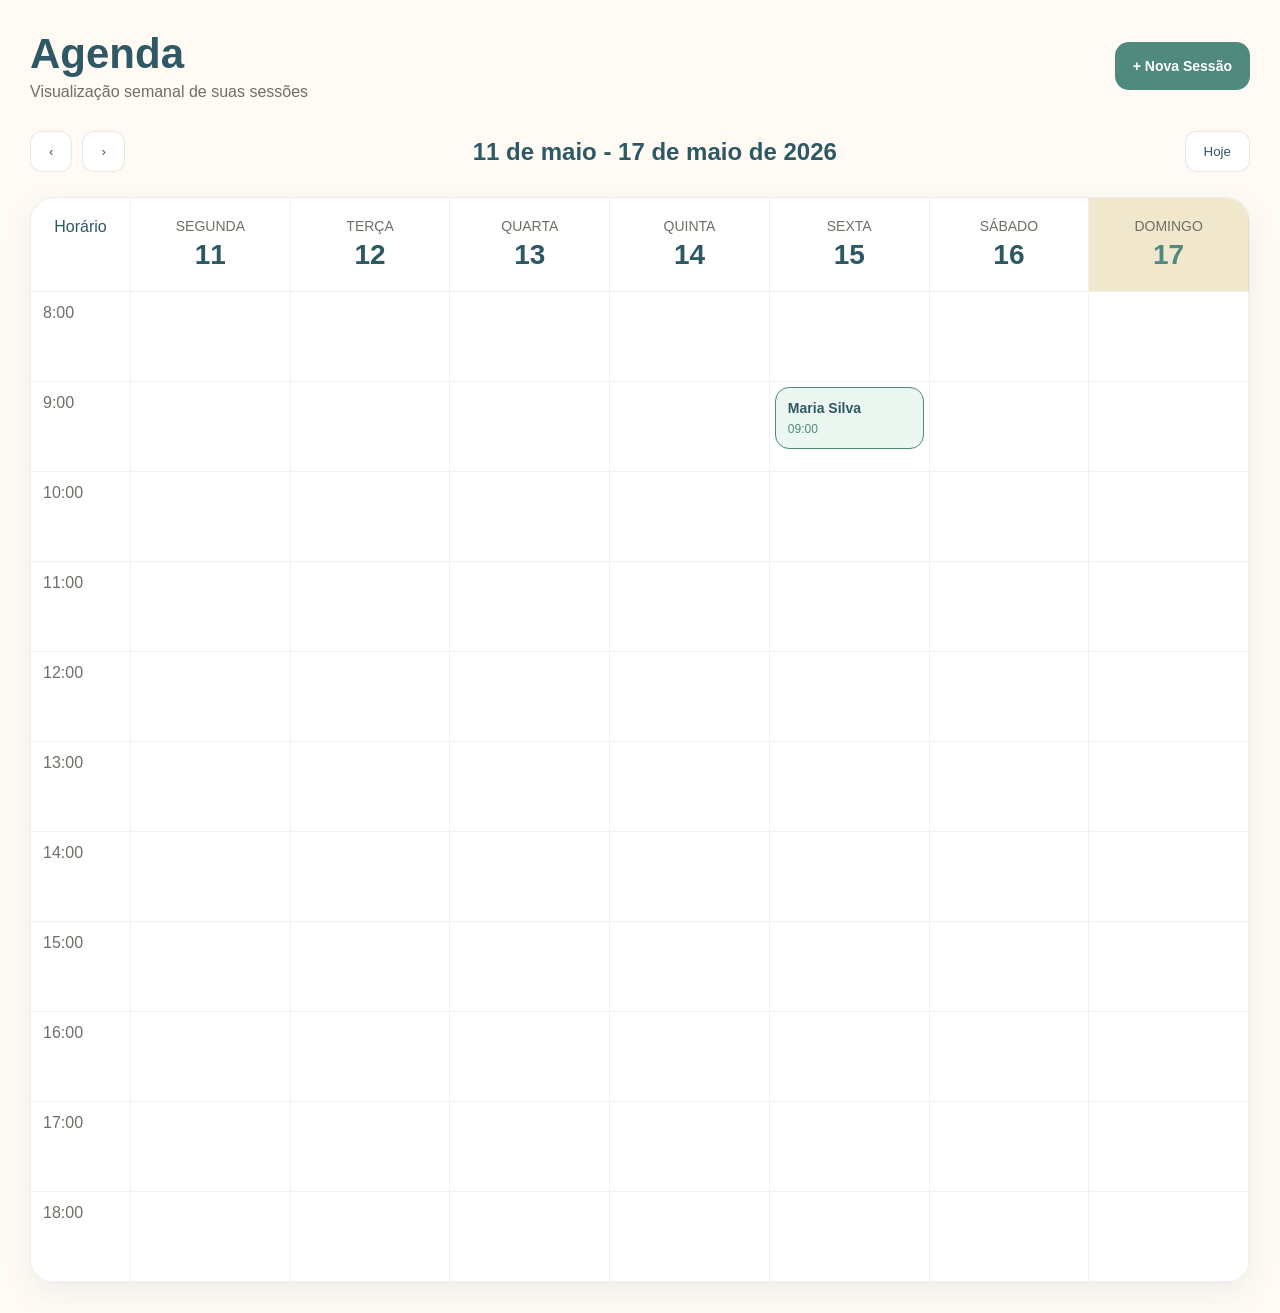
==== agenda.html @ 28a3c391 "Add files via upload" ====
<!DOCTYPE html>
<html lang="pt-BR">
<head>
  <meta charset="UTF-8">
  <meta name="viewport" content="width=device-width, initial-scale=1.0">
  <title>Agenda</title>

  <link rel="stylesheet" href="./src/css/style.css">
  <link rel="stylesheet" href="./src/css/reset.css">
  <link rel="stylesheet" href="./src/css/responsivo.css">
</head>

<body onload="loadAgenda()">

<div class="agenda-page">

  <!-- TOPO -->
  <div class="agenda-header">

    <div>
      <h1>Agenda</h1>
      <p>Visualização semanal de suas sessões</p>
    </div>

    <button class="btn-primary">
      + Nova Sessão
    </button>

  </div>

  <!-- NAVEGAÇÃO -->
  <div class="week-nav">

    <div class="week-buttons">
      <button>‹</button>
      <button>›</button>
    </div>

    <h2>11 de maio - 17 de maio de 2026</h2>

    <button class="today-btn">
      Hoje
    </button>

  </div>

  <!-- AGENDA -->
  <div class="calendar">

    <!-- CABEÇALHO -->
    <div class="calendar-header">

      <div class="time-col">
        Horário
      </div>

      <div class="day-header">SEGUNDA <span>11</span></div>
      <div class="day-header">TERÇA <span>12</span></div>
      <div class="day-header">QUARTA <span>13</span></div>
      <div class="day-header">QUINTA <span>14</span></div>
      <div class="day-header">SEXTA <span>15</span></div>
      <div class="day-header">SÁBADO <span>16</span></div>
      <div class="day-header active">DOMINGO <span>17</span></div>

    </div>

    <!-- CORPO -->
    <div class="calendar-body" id="calendarBody"></div>

  </div>

</div>

<!-- MODAL -->
<div class="modal" id="modal">

  <div class="modal-content details">

    <button class="close" onclick="closeModal()">✕</button>

    <h2>Detalhes da Sessão</h2>

    <div class="patient-info">
      <div class="avatar">👤</div>

      <div>
        <h3 id="modalPaciente">Maria Silva</h3>
        <p>Atendimento Presencial</p>
      </div>
    </div>

    <div class="details-grid">

      <div>
        <small>Data:</small>
        <strong>15 de maio de 2026</strong>
      </div>

      <div>
        <small>Horário:</small>
        <strong>09:00 - 10:00</strong>
      </div>

      <div>
        <small>Valor:</small>
        <strong>R$ 250</strong>
      </div>

      <div>
        <small>Pagamento:</small>
        <span class="badge paid">Pago</span>
      </div>

      <div>
        <small>Status:</small>
        <span class="badge done">Realizada</span>
      </div>

    </div>

  </div>

</div>

<script src="./src/js/agenda.js"></script>

</body>
</html>
---- src/css/style.css ----
/* ========================================
   PALETA PSICOSYSTEM - inicio
======================================== */

:root{
  --primary: #2e5864;
  --secondary: #508a7e;
  --text-secondary: #6e6f67;
  --background-soft: #f1e7cc;
  --border-color: #899281;
  --background-main: #fffaf4;

  --white: #ffffff;
  --danger: #d9534f;

  --shadow:
    0 10px 30px rgba(46, 88, 100, 0.08);

  --radius: 18px;
}

/* ========================================
   PALETA PSICOSYSTEM - final
======================================== */



body{
  font-family: Arial, sans-serif;
  background: var(--background-main);
  color:  var(--primary);
}

/* ========================================
   LOGIN - inicio
======================================== */

.login-body{
  display:flex;
  justify-content:center;
  align-items:center;
  height:100vh;

  background:
    linear-gradient(
      135deg,
      #f1e7cc 0%,
      #2e5864 100%
    );
}

.login-container{
  width:350px;

  background:white;

  padding:40px;

  border-radius:24px;

  box-shadow: var(--shadow);

  border:1px solid rgba(137,146,129,.2);
}

.login-container h1{
  font-size:32px;
  margin-bottom:10px;
  color: var(--primary);
}

.login-container p{
  color: var(--text-secondary);
  margin-bottom:30px;
}

.login-container input{
  width:100%;
  padding:14px;

  border-radius:12px;
  border:1px solid #d9d9d9;

  margin-bottom:15px;

  background:#fff;

  outline:none;

  transition:.3s;
}

.login-container input:focus{
  border-color: var(--secondary);
  box-shadow: 0 0 0 4px rgba(80,138,126,.15);
}

.login-container button{
  width:100%;
  padding:14px;

  border:none;
  border-radius:12px;

  background: var(--secondary);
  color:white;

  font-size:16px;
  font-weight:bold;

  cursor:pointer;

  transition:.3s;
}

.login-container button:hover{
  opacity:.9;
  transform:translateY(-2px);
}

/* ========================================
   LOGIN - final
======================================== */

/* ========================================
   LAYOUT - inicio
======================================== */

.layout{
  display:flex;
  min-height:100vh;
}

/* ========================================
   LAYOUT - final
======================================== */

/* ========================================
   SIDEBAR - inicio
======================================== */

.sidebar{
  width:240px;

  background:white;

  border-right:1px solid rgba(137,146,129,.2);

  padding:25px;

  display:flex;
  flex-direction:column;
}

.logo{
  margin-bottom:40px;
}

.logo h2{
  color: var(--primary);
  font-size:28px;
}

.logo small{
  color: var(--text-secondary);
}

.sidebar h4{
  color: var(--text-secondary);
  font-size:13px;
  margin:25px 0 10px;
  text-transform:uppercase;
  letter-spacing:1px;
}

.sidebar a{
  display:flex;
  align-items:center;
  gap:10px;

  text-decoration:none;

  color: var(--primary);

  padding:14px;

  border-radius:12px;

  margin-bottom:5px;

  transition:.3s;
}

.sidebar a:hover{
  background: var(--background-soft);
  color: var(--secondary);
}

/* ========================================
   SIDEBAR - final
======================================== */


/* ========================================
   CONTEÚDO - inicio
======================================== */

.content{
  flex:1;
  padding:30px;
}

/* ========================================
   CONTEÚDO - final
======================================== */

/* ========================================
   CARDS DASHBOARD - inicio
======================================== */

/* ========================================
   DASHBOARD
======================================== */

.content{
  flex:1;
  padding:30px;
}

/* HEADER */

.dashboard-header{

  display:flex;
  justify-content:space-between;
  align-items:center;

  margin-bottom:30px;
}

.dashboard-header h1{

  font-size:42px;

  color:var(--primary);

  margin-bottom:5px;
}

.dashboard-header p{

  color:var(--text-secondary);
}

/* BUTTON */

.btn-primary{

  border:none;

  background:var(--secondary);

  color:white;

  padding:14px 22px;

  border-radius:14px;

  cursor:pointer;

  font-weight:600;
}

/* CARDS */

.dashboard-cards{

  display:grid;

  grid-template-columns:repeat(4,1fr);

  gap:20px;

  margin-bottom:25px;
}

.dashboard-card{

  background:white;

  border-radius:24px;

  padding:25px;

  border:1px solid rgba(137,146,129,.15);

  box-shadow:var(--shadow);

  transition:.3s;
}

.dashboard-card:hover{

  transform:translateY(-4px);
}

.card-top{

  display:flex;
  justify-content:space-between;
  align-items:center;

  margin-bottom:25px;
}

.card-top span{

  color:var(--text-secondary);

  font-size:15px;
}

.icon{

  width:42px;
  height:42px;

  border-radius:14px;

  background:rgba(80,138,126,.12);

  display:flex;
  align-items:center;
  justify-content:center;
}

.icon.warning{
  background:#fff3cd;
}

.icon.danger{
  background:#ffe5e5;
}

.dashboard-card h2{

  font-size:42px;

  color:var(--primary);

  margin-bottom:10px;
}

.dashboard-card p{

  color:var(--text-secondary);

  font-size:14px;
}

.positive{

  color:#22c55e!important;
}

.alert-card{

  border-left:4px solid var(--danger);
}

/* GRID */

.dashboard-grid{

  display:grid;

  grid-template-columns:1fr 1fr;

  gap:25px;
}

/* BOX */

.dashboard-box{

  
  background: var(--white);

  border-radius: 28px;

  padding: 20px;

  box-shadow: var(--shadow);

  border: 1px solid rgba(137,146,129,.15);

  height: 315px;

  overflow:hidden;
}

.box-title{

  font-size:20px;

  font-weight:700;

  margin-bottom:20px;

  color:var(--primary);
}

/* SCROLL PERSONALIZADO */

.schedule-scroll{

  height:340px;

  overflow-y:auto;

  padding-right:5px;

}

/* SCROLL BONITA */
.schedule-scroll::-webkit-scrollbar{
  width:6px;
}

.schedule-scroll::-webkit-scrollbar-thumb{
  background:var(--secondary);
  border-radius:999px;
}

.schedule-scroll::-webkit-scrollbar-track{
  background:transparent;
}


/* DONUT */

.chart-center{

  display:flex;

  justify-content:center;
  align-items:center;

  height:280px;
}

.donut-chart{

  width:240px;
  height:240px;
}

/* LISTA */

.today-list{

  display:flex;
  flex-direction:column;

  gap:15px;
}

.today-item{

  display:flex;
  justify-content:space-between;
  align-items:center;

  padding:18px;

  border-radius:18px;

  background:var(--background-main);

  border:1px solid rgba(137,146,129,.10);
}

.today-item strong{

  color:var(--secondary);

  font-size:18px;
}

.today-item h4{

  margin:6px 0;

  color:var(--primary);
}

.today-item small{

  color:var(--text-secondary);
}

/* STATUS */

.status{

  padding:8px 14px;

  border-radius:999px;

  font-size:13px;

  font-weight:600;
}

.pending{

  background:#fff3cd;

  color:#856404;
}

.paid{

  background:#d4edda;

  color:#155724;
}

/* ========================================
   CARDS DASHBOARD - final
======================================== */


/* ========================================
   AGENDA - inicio
======================================== */

.agenda-page{
  padding:30px;
}

.agenda-header{
  display:flex;
  justify-content:space-between;
  align-items:center;

  margin-bottom:30px;
}

.agenda-header h1{
  font-size:42px;
  color: var(--primary);
}

.agenda-header p{
  color: var(--text-secondary);
  margin-top:5px;
}

/* ========================================
   AGENDA - final
======================================== */


/* ========================================
   BOTÕES - inicio
======================================== */

.btn-primary{
  background: var(--secondary);

  color:white;

  border:none;

  padding:14px 22px;

  border-radius:14px;

  cursor:pointer;

  font-weight:bold;

  transition:.3s;
}

.btn-primary:hover{
  opacity:.9;
  transform:translateY(-2px);
}

.week-nav{
  display:flex;
  justify-content:space-between;
  align-items:center;

  margin-bottom:25px;
}

.week-buttons{
  display:flex;
  gap:10px;
}

.week-buttons button,
.today-btn{
  background:white;

  border:1px solid rgba(137,146,129,.2);

  padding:12px 18px;

  border-radius:12px;

  cursor:pointer;

  color: var(--primary);

  transition:.3s;
}

.week-buttons button:hover,
.today-btn:hover{
  background: var(--background-soft);
}

/* ========================================
   BOTÕES - final
======================================== */


/* ========================================
   CALENDÁRIO - inicio
======================================== */

.calendar{
  background:white;

  border-radius:24px;

  overflow:hidden;

  border:1px solid rgba(137,146,129,.15);

  box-shadow: var(--shadow);
}

.calendar-header{
  display:grid;
  grid-template-columns:100px repeat(7,1fr);

  border-bottom:1px solid rgba(137,146,129,.15);
}

.time-col,
.day-header{
  padding:20px;
  text-align:center;

  border-right:1px solid rgba(137,146,129,.12);
}

.day-header{
  color: var(--text-secondary);
  font-size:14px;
}

.day-header span{
  display:block;

  margin-top:5px;

  font-size:28px;
  font-weight:bold;

  color: var(--primary);
}

.day-header.active{
  background: var(--background-soft);
}

.day-header.active span{
  color: var(--secondary);
}

.calendar-body{
  display:grid;
  grid-template-columns:100px repeat(7,1fr);
}

.time{
  height:90px;

  padding:12px;

  color: var(--text-secondary);

  border-right:1px solid rgba(137,146,129,.12);
  border-bottom:1px solid rgba(137,146,129,.12);
}

.cell{
  height:90px;

  border-right:1px solid rgba(137,146,129,.12);
  border-bottom:1px solid rgba(137,146,129,.12);

  position:relative;
}

/* ========================================
   CALENDÁRIO - final
======================================== */



/* ========================================
   SESSÕES - final
======================================== */

.session{
  position:absolute;

  top:5px;
  left:5px;
  right:5px;

  background:#edf7f2;

  border:1px solid var(--secondary);

  border-radius:14px;

  padding:12px;

  cursor:pointer;

  transition:.3s;
}

.session:hover{
  transform:scale(1.02);
}

.session h4{
  font-size:14px;
  color: var(--primary);
}

.session p{
  font-size:12px;
  margin-top:6px;

  color: var(--secondary);
}

/* ========================================
   SESSÕES - final
======================================== */


/* ========================================
   MODAL - inicio
======================================== */

.modal{
  display:none;

  position:fixed;
  inset:0;

  background:rgba(0,0,0,.25);

  justify-content:center;
  align-items:center;

  backdrop-filter: blur(5px);
}

.modal-content{
  width:550px;

  background:white;

  border-radius:24px;

  padding:30px;

  position:relative;

  box-shadow:
    0 20px 40px rgba(0,0,0,.15);
}

.close{
  position:absolute;

  top:20px;
  right:20px;

  width:35px;
  height:35px;

  border:none;

  border-radius:10px;

  cursor:pointer;

  background: var(--background-soft);

  color: var(--primary);
}

.patient-info{
  display:flex;
  align-items:center;
  gap:20px;

  margin:25px 0;
}

.avatar{
  width:70px;
  height:70px;

  border-radius:50%;

  background: var(--background-soft);

  display:flex;
  align-items:center;
  justify-content:center;

  font-size:30px;

  color: var(--secondary);
}

.details-grid{
  display:grid;
  grid-template-columns:1fr 1fr;
  gap:25px;
}

.details-grid small{
  display:block;
  margin-bottom:8px;

  color: var(--text-secondary);
}

.details-grid strong{
  color: var(--primary);
}

.badge{
  padding:6px 12px;
  border-radius:10px;
  font-size:12px;
  font-weight:bold;
}

.paid{
  background:#dff5ea;
  color: var(--secondary);
}

.done{
  background:#edf7f2;
  color: var(--secondary);
}

/* ========================================
   MODAL - final
======================================== */



/* ========================================
   PACIENTES - inicio
======================================== */

.patients-page{
  padding:30px;
}

.patients-header{
  margin-bottom:30px;
}

.patients-header h1{
  font-size:40px;
  color: var(--primary);
}

.patients-header p{
  color: var(--text-secondary);
  margin-top:5px;
}

/* ACTIONS */

.patients-actions{
  display:flex;
  gap:15px;
  align-items:center;
  margin-bottom:25px;
}

.search-box{
  flex:1;
}

.search-box input{
  width:100%;

  padding:14px 18px;

  border-radius:14px;

  border:1px solid rgba(137,146,129,.2);

  background:white;

  outline:none;

  font-size:15px;
}

.search-box input:focus{
  border-color: var(--secondary);
}

/* FILTERS */

.filters{
  display:flex;
  gap:10px;
}

.filters button{
  border:none;

  padding:12px 18px;

  border-radius:12px;

  cursor:pointer;

  background:white;

  color: var(--primary);

  border:1px solid rgba(137,146,129,.15);

  transition:.3s;
}

.filters button:hover{
  background: var(--background-soft);
}

.active-filter{
  background: var(--secondary) !important;
  color:white !important;
}

/* CONTAINER */

.patients-container{
  background:white;

  border-radius:24px;

  padding:20px;

  border:1px solid rgba(137,146,129,.15);

  box-shadow: var(--shadow);
}

.patients-title{
  margin-bottom:20px;
}

.patients-title h3{
  color: var(--primary);
}

/* CARD */

.patient-card{
  display:flex;

  justify-content:space-between;
  align-items:center;

  padding:20px;

  border-radius:18px;

  border:1px solid rgba(137,146,129,.12);

  margin-bottom:15px;

  cursor:pointer;

  transition:.3s;
}

.patient-card:hover{
  background:#fcfaf5;
  transform:translateY(-2px);
}

.patient-left{
  display:flex;
  align-items:center;
  gap:15px;
}

.patient-avatar{
  width:52px;
  height:52px;

  border-radius:50%;

  background: var(--background-soft);

  display:flex;
  align-items:center;
  justify-content:center;

  font-size:24px;
}

.patient-left h3{
  color: var(--primary);
  margin-bottom:5px;
}

.patient-left p{
  color: var(--text-secondary);
  font-size:14px;
}

.patient-right{
  display:flex;
  align-items:center;
  gap:15px;
}

.patient-status{
  padding:7px 14px;

  border-radius:10px;

  font-size:12px;
  font-weight:bold;
}

.status-active{
  background:#e5f6ef;
  color: var(--secondary);
}

.status-inactive{
  background:#f1f1f1;
  color:#777;
}

.arrow{
  font-size:28px;
  color:#999;
}

/* ========================================
   PACIENTES - final
======================================== */


/* ========================================
   PRONTUÁRIO - inicio
======================================== */

.prontuario-page{
  padding:30px;
}

.prontuario-header{
  margin-bottom:25px;
}

.prontuario-header h1{
  font-size:40px;
  color: var(--primary);
}

.prontuario-header p{
  color: var(--text-secondary);
  margin-top:5px;
}

/* LAYOUT */

.prontuario-layout{
  display:grid;
  grid-template-columns:300px 1fr;
  gap:25px;
}

/* SIDEBAR */

.patient-sidebar{
  background:white;

  border-radius:24px;

  padding:20px;

  border:1px solid rgba(137,146,129,.15);

  box-shadow: var(--shadow);

  height:calc(100vh - 170px);

  overflow:auto;
}

.patient-sidebar input{
  width:100%;

  padding:14px;

  border-radius:14px;

  border:1px solid rgba(137,146,129,.2);

  margin-bottom:20px;

  outline:none;
}

.patient-item{
  display:flex;
  align-items:center;
  gap:12px;

  padding:14px;

  border-radius:14px;

  cursor:pointer;

  transition:.3s;

  margin-bottom:8px;
}

.patient-item:hover{
  background: var(--background-soft);
}

.patient-avatar-small{
  width:38px;
  height:38px;

  border-radius:50%;

  background:#edf7f2;

  display:flex;
  align-items:center;
  justify-content:center;
}

/* CONTENT */

.prontuario-content{
  background:white;

  border-radius:24px;

  border:1px solid rgba(137,146,129,.15);

  box-shadow: var(--shadow);

  padding:30px;

  min-height:700px;
}

/* EMPTY */

.empty-prontuario{
  height:100%;

  display:flex;
  flex-direction:column;

  justify-content:center;
  align-items:center;

  text-align:center;
}

.empty-icon{
  font-size:80px;
  margin-bottom:20px;
}

.empty-prontuario h2{
  margin-bottom:10px;
  color: var(--primary);
}

.empty-prontuario p{
  color: var(--text-secondary);
}

/* PACIENTE */

.prontuario-top{
  display:flex;
  justify-content:space-between;
  align-items:center;

  margin-bottom:30px;
}

.patient-title{
  display:flex;
  align-items:center;
  gap:20px;
}

.patient-avatar-big{
  width:70px;
  height:70px;

  border-radius:50%;

  background: var(--background-soft);

  display:flex;
  align-items:center;
  justify-content:center;

  font-size:30px;
}

/* GRID */

.prontuario-grid{
  display:grid;
  grid-template-columns:1fr 1fr;
  gap:20px;
}

.prontuario-card{
  background:#fcfaf5;

  border-radius:20px;

  padding:20px;

  border:1px solid rgba(137,146,129,.1);
}

.prontuario-card h3{
  margin-bottom:15px;
  color: var(--primary);
}

.prontuario-card textarea{
  width:100%;
  height:180px;

  border:none;

  background:white;

  border-radius:14px;

  padding:15px;

  resize:none;

  outline:none;

  font-family:Arial;
}

/* ========================================
   PRONTUÁRIO - final
======================================== */


/* ========================================
   SESSÕES - inicio
======================================== */

.sessoes-page{
  padding:30px;
}

.sessoes-header{
  margin-bottom:25px;
}

.sessoes-header h1{
  font-size:40px;
  color: var(--primary);
}

.sessoes-header p{
  color: var(--text-secondary);
  margin-top:5px;
}

/* ALERT */

.payment-alert{
  background:#fff6df;

  border:1px solid #f0d48a;

  border-radius:18px;

  padding:20px;

  margin-bottom:20px;
}

.alert-left{
  display:flex;
  align-items:center;
  gap:10px;

  color:#8a6500;
}

.alert-left span{
  color:#b28700;
}

/* FILTERS */

.sessoes-filters{
  display:flex;
  gap:15px;

  margin-bottom:25px;
}

.sessoes-filters input,
.sessoes-filters select{
  padding:14px;

  border-radius:14px;

  border:1px solid rgba(137,146,129,.2);

  background:white;

  outline:none;
}

.sessoes-filters input{
  flex:1;
}

/* TABLE */

.table-container{
  background:white;

  border-radius:24px;

  padding:25px;

  border:1px solid rgba(137,146,129,.15);

  box-shadow: var(--shadow);

  overflow:auto;
}

.table-container h3{
  margin-bottom:20px;
}

table{
  width:100%;
  border-collapse:collapse;
}

thead{
  border-bottom:1px solid rgba(137,146,129,.2);
}

th{
  text-align:left;

  padding:15px;

  color: var(--text-secondary);

  font-size:14px;
}

td{
  padding:18px 15px;

  border-bottom:1px solid rgba(137,146,129,.1);

  color: var(--primary);
}

/* BADGES */

.status-badge,
.payment-badge{
  padding:7px 12px;

  border-radius:10px;

  font-size:12px;
  font-weight:bold;
}

.status-agendada{
  background:#e8f0ff;
  color:#2563eb;
}

.status-realizada{
  background:#e5f6ef;
  color: var(--secondary);
}

.payment-paid{
  background:#dff5ea;
  color: var(--secondary);
}

.payment-pending{
  background:#f1f1f1;
  color:#777;
}

/* BUTTONS */

.btn-charge,
.btn-finish{
  border:none;

  padding:10px 14px;

  border-radius:10px;

  cursor:pointer;

  font-weight:bold;

  transition:.3s;
}

.btn-charge{
  background:#fff1f1;
  color:#d9534f;
}

.btn-finish{
  background:#edf7f2;
  color: var(--secondary);
}

.btn-charge:hover,
.btn-finish:hover{
  transform:translateY(-2px);
}

/* ========================================
   SESSÕES - final
======================================== */

/* ========================================
   CONSULTORIO - inicio
======================================== */

.finance-page{
  padding:30px;
}

.finance-header{
  margin-bottom:25px;
}

.finance-header h1{
  font-size:40px;
  color: var(--primary);
}

.finance-header p{
  color: var(--text-secondary);
  margin-top:5px;
}

/* CARDS */

.finance-cards{
  display:grid;
  grid-template-columns:repeat(4,1fr);

  gap:20px;

  margin-bottom:25px;
}

.finance-card{
  background:white;

  padding:25px;

  border-radius:24px;

  border:1px solid rgba(137,146,129,.15);

  box-shadow: var(--shadow);
}

.finance-card small{
  color: var(--text-secondary);
}

.finance-card h2{
  margin:15px 0 8px;

  font-size:36px;

  color: var(--primary);
}

.finance-card p{
  color: var(--text-secondary);
  font-size:14px;
}

.finance-card.danger h2{
  color:#d9534f;
}

/* CHART */

.finance-chart{
  background:white;

  border-radius:24px;

  padding:25px;

  margin-bottom:25px;

  border:1px solid rgba(137,146,129,.15);

  box-shadow: var(--shadow);
}

.finance-chart h3{
  margin-bottom:20px;
}

/* TABLE */

.finance-table{
  background:white;

  border-radius:24px;

  padding:25px;

  border:1px solid rgba(137,146,129,.15);

  box-shadow: var(--shadow);

  overflow:auto;
}

.finance-table h3{
  margin-bottom:20px;
}

/* ========================================
   CONSULTORIO - final
======================================== */


/* ========================================
   PESSOAL - inicio
======================================== */

.pessoal-page{
  padding:30px;
}

.pessoal-header{
  margin-bottom:25px;
}

.pessoal-header h1{
  font-size:40px;
  color: var(--primary);
}

.pessoal-header p{
  color: var(--text-secondary);
  margin-top:5px;
}

/* CARDS */

.pessoal-cards{
  display:grid;
  grid-template-columns:repeat(3,1fr);

  gap:20px;

  margin-bottom:25px;
}

.pessoal-card{
  background:white;

  border-radius:24px;

  padding:25px;

  border:1px solid rgba(137,146,129,.15);

  box-shadow: var(--shadow);
}

.pessoal-card small{
  color: var(--text-secondary);
}

.pessoal-card h2{
  margin:15px 0 8px;

  font-size:38px;

  color: var(--primary);
}

.pessoal-card p{
  color: var(--text-secondary);
}

.pessoal-card.warning h2{
  color:#d9a300;
}

/* GRID */

.pessoal-grid{
  display:grid;
  grid-template-columns:1fr 1fr;

  gap:25px;
}

/* CHART */

.pessoal-chart{
  background:white;

  border-radius:24px;

  padding:25px;

  border:1px solid rgba(137,146,129,.15);

  box-shadow: var(--shadow);
}

.pessoal-chart h3{
  margin-bottom:20px;
}

/* LIST */

.pessoal-list{
  background:white;

  border-radius:24px;

  padding:25px;

  border:1px solid rgba(137,146,129,.15);

  box-shadow: var(--shadow);
}

.list-header{
  display:flex;
  justify-content:space-between;
  align-items:center;

  margin-bottom:25px;
}

/* EXPENSE */

.expense-card{
  display:flex;
  justify-content:space-between;
  align-items:center;

  padding:18px;

  border-radius:18px;

  border:1px solid rgba(137,146,129,.12);

  margin-bottom:15px;
}

.expense-left{
  display:flex;
  align-items:center;
  gap:15px;
}

.expense-icon{
  width:45px;
  height:45px;

  border-radius:12px;

  background: var(--background-soft);

  display:flex;
  align-items:center;
  justify-content:center;
}

.expense-left h4{
  color: var(--primary);
  margin-bottom:5px;
}

.expense-left p{
  color: var(--text-secondary);
  font-size:14px;
}

.expense-right{
  display:flex;
  align-items:center;
  gap:15px;
}

.delete-btn{
  border:none;

  background:none;

  cursor:pointer;

  font-size:18px;
}

/* ========================================
   PESSOAL - final
======================================== */




/* ========================================
   RELATORIOS - INICIO
======================================== */

*{
  margin:0;
  padding:0;
  box-sizing:border-box;
}

body{
  background:var(--background-main);
  font-family:Arial, sans-serif;
  color:var(--primary);
}

/* ========================================
   PAGE
======================================== */

.reports-page{
  padding:30px;
}

/* ========================================
   HEADER
======================================== */

.reports-header{

  display:flex;
  justify-content:space-between;
  align-items:center;

  margin-bottom:30px;

  gap:20px;
}

.reports-header h1{

  font-size:38px;
  font-weight:700;

  margin-bottom:6px;
}

.reports-header p{

  color:var(--text-secondary);

  font-size:15px;
}

.header-actions{

  display:flex;
  align-items:center;

  gap:12px;
}

/* SELECT + BUTTONS */

.header-actions select,
.btn-outline,
.btn-primary{

  height:48px;

  padding:0 18px;

  border-radius:14px;

  border:none;

  font-size:14px;
  font-weight:600;

  cursor:pointer;

  transition:.25s;
}

.header-actions select{

  background:white;

  border:1px solid rgba(137,146,129,.20);

  color:var(--primary);

  outline:none;
}

.btn-outline{

  background:white;

  border:1px solid rgba(137,146,129,.20);

  color:var(--primary);
}

.btn-outline:hover{

  background:var(--background-soft);
}

.btn-primary{

  background:var(--secondary);

  color:white;
}

.btn-primary:hover{

  opacity:.92;
}

/* ========================================
   TOP CARDS
======================================== */

.reports-cards{

  display:grid;

  grid-template-columns:repeat(4,1fr);

  gap:20px;

  margin-bottom:25px;
}

.report-card{

  position:relative;

  background:var(--white);

  padding:25px;

  border-radius:var(--radius);

  border:1px solid rgba(137,146,129,.12);

  box-shadow:var(--shadow);

  overflow:hidden;

  transition:.25s;
}

.report-card:hover{

  transform:translateY(-3px);
}

.report-card small{

  color:var(--text-secondary);

  font-size:14px;
}

.report-card h2{

  margin:16px 0 8px;

  font-size:38px;

  font-weight:700;

  color:var(--primary);
}

.report-card p{

  color:var(--text-secondary);

  font-size:14px;
}

.danger-text{
  color:var(--danger)!important;
}

/* ========================================
   GRID
======================================== */

.reports-grid{

  display:grid;

  grid-template-columns:1fr 1fr;

  gap:25px;
}

/* ========================================
   CARDS PADRAO
======================================== */

.chart-card,
.table-card{

  background:var(--white);

  border-radius:var(--radius);

  padding:24px;

  border:1px solid rgba(137,146,129,.12);

  box-shadow:var(--shadow);

  height:380px;

  overflow:hidden;
}

/* TITULO */

.card-title{

  font-size:20px;

  font-weight:700;

  color:var(--primary);

  margin-bottom:20px;
}

/* ========================================
   CHARTS
======================================== */

.chart-wrapper{

  position:relative;

  width:100%;

  height:290px;

  display:flex;

  align-items:center;
  justify-content:center;
}

/* DONUT */

.donut-wrapper{

  width:260px;
  height:260px;

  display:flex;

  align-items:center;
  justify-content:center;
}

/* ========================================
   TABLE
======================================== */

.table-card{

  overflow-y:auto;
}

.table-card::-webkit-scrollbar{
  width:6px;
}

.table-card::-webkit-scrollbar-thumb{

  background:rgba(137,146,129,.30);

  border-radius:999px;
}

table{

  width:100%;

  border-collapse:collapse;
}

thead{

  position:sticky;

  top:0;

  background:white;

  z-index:2;
}

th{

  text-align:left;

  padding:14px;

  font-size:14px;

  font-weight:600;

  color:var(--text-secondary);

  border-bottom:1px solid rgba(137,146,129,.15);
}

td{

  padding:16px 14px;

  font-size:15px;

  border-bottom:1px solid rgba(137,146,129,.08);

  color:var(--primary);
}

tbody tr{

  transition:.2s;
}

tbody tr:hover{

  background:rgba(241,231,204,.35);
}

/* STATUS */

.status{

  display:inline-flex;

  align-items:center;
  justify-content:center;

  min-width:90px;

  padding:8px 14px;

  border-radius:999px;

  font-size:13px;

  font-weight:600;
}

.pending{

  background:#fff3cd;

  color:#856404;
}

.paid{

  background:#d4edda;

  color:#155724;
}

/* ========================================
   CANVAS
======================================== */

/* WRAPPER DO GRAFICO */

.chart-wrapper{

  width:100%;
  height:100%;

  display:flex;

  align-items:center;
  justify-content:center;
}

/* CANVAS */

.chart-wrapper canvas{

  width:80%!important;
  height:80%!important;

  max-width:320px;
  max-height:320px;
}

/* ========================================
   RELATORIOS - FINAL
======================================== */


/* ========================================
   FOOTER SIDEBAR - inicio
======================================== */

.sidebar{
  display:flex;
  flex-direction:column;
  min-height:100vh;
}

nav{
  flex:1;
}

.sidebar-footer{

  margin-top:auto;

  padding-top:20px;

  border-top:1px solid rgba(137,146,129,.2);
  
  text-align: center;

}

.sidebar-footer h5{

  font-size:14px;

  color:var(--primary);

  margin-bottom:4px;
}

.sidebar-footer span{

  display:block;

  font-size:12px;

  color:var(--secondary);

  margin-bottom:10px;
}

.sidebar-footer p{

  font-size:12px;

  line-height:1.5;

  color:var(--text-secondary);

  margin-bottom:14px;
}

.footer-contact{

  display:flex;

  flex-direction:column;

  align-items:center;

  gap:6px;
}

.footer-contact small{

  font-size:11px;

  color:var(--text-secondary);
}

/* WHATSAPP LINK */

.whatsapp-link{

  text-decoration:none;

  font-size:11px;

  color:var(--secondary);

  transition:.3s;
}

.whatsapp-link:hover{

  color:var(--primary);

  transform:translateX(3px);
}

/* ========================================
   FOOTER SIDEBAR - final
======================================== */

.mobile-footer{
  display:none;
}
---- src/css/responsivo.css ----
/* ========================================
   RESPONSIVO GLOBAL
======================================== */

/* ========================================
   TABLET / NOTEBOOK
======================================== */

@media (max-width: 1200px){

  /* LAYOUT */

  .layout{
    flex-direction:column;
  }

  .sidebar{
    width:100%;
    border-right:none;
    border-bottom:1px solid rgba(137,146,129,.15);
  }

  .sidebar nav{
    display:flex;
    flex-wrap:wrap;
    gap:10px;
  }

  .sidebar h4{
    width:100%;
  }

  /* DASHBOARD */

  .dashboard-cards,
  .reports-cards,
  .finance-cards,
  .pessoal-cards{
    grid-template-columns:repeat(2,1fr);
  }

  .dashboard-grid,
  .reports-grid,
  .pessoal-grid{
    grid-template-columns:1fr;
  }

  /* PRONTUARIO */

  .prontuario-layout{
    flex-direction:column;
  }

  .patient-sidebar{
    width:100%;
  }

  /* TABELAS */

  .table-container,
  .finance-table,
  .table-card{
    overflow-x:auto;
  }

  table{
    min-width:900px;
  }

}

/* ========================================
   CELULARES
======================================== */

@media (max-width: 768px){

  body{
    overflow-x:hidden;
  }

  /* PÁGINAS */

  .content,
  .agenda-page,
  .patients-page,
  .finance-page,
  .pessoal-page,
  .reports-page,
  .prontuario-page,
  .sessoes-page{
    padding:20px 15px;
  }

  /* SIDEBAR */

  .sidebar{
    width:100%;
    padding:20px 15px;
  }

  .sidebar nav{
    display:flex;
    flex-direction:column;
    gap:5px;
  }

  .sidebar a{
    padding:12px;
    font-size:15px;
  }

  .sidebar-footer{
  display:none;
}

   .mobile-footer{

  display:flex;

  flex-direction:column;

  align-items:center;

  justify-content:center;

  text-align:center;

  gap:10px;

  margin-top:30px;

  padding:30px 20px;

  border-top:1px solid rgba(137,146,129,.15);

  color:var(--text-secondary);

  background:white;

  border-radius:20px;

  box-shadow:var(--shadow);
}

.mobile-footer h4{
  color:var(--primary);
  font-size:18px;
}

.mobile-footer p{
  font-weight:600;
  color:var(--secondary);
}

.mobile-footer small{
  line-height:1.5;
  max-width:280px;
}

.mobile-footer a{
  text-decoration:none;
  color:var(--primary);
  font-weight:600;
}

  

  /* HEADERS */

  .dashboard-header,
  .agenda-header,
  .patients-header,
  .finance-header,
  .pessoal-header,
  .reports-header,
  .prontuario-header,
  .sessoes-header{
    flex-direction:column;
    align-items:flex-start;
    gap:18px;
  }

  .dashboard-header h1,
  .agenda-header h1,
  .patients-header h1,
  .finance-header h1,
  .pessoal-header h1,
  .reports-header h1,
  .prontuario-header h1,
  .sessoes-header h1{
    font-size:30px;
  }

  /* BOTÕES */

  .btn-primary,
  .btn-outline,
  .today-btn{
    width:100%;
  }

  /* CARDS */

  .dashboard-cards,
  .reports-cards,
  .finance-cards,
  .pessoal-cards{
    grid-template-columns:1fr;
  }

  .dashboard-grid,
  .reports-grid,
  .pessoal-grid{
    grid-template-columns:1fr;
    gap:20px;
  }

  .dashboard-card,
  .report-card,
  .finance-card,
  .pessoal-card,
  .dashboard-box,
  .chart-card,
  .table-card,
  .finance-chart,
  .finance-table,
  .pessoal-chart,
  .pessoal-list{
    padding:20px;
  }

  /* ========================================
     AGENDA SEMANAL
  ======================================== */

  .week-nav{
    flex-direction:column;
    align-items:flex-start;
    gap:15px;
  }

  .calendar{

    width:100%;

    overflow-x:auto;

    overflow-y:hidden;

    border-radius:18px;

    -webkit-overflow-scrolling:touch;
  }

  .calendar::-webkit-scrollbar{
    height:8px;
  }

  .calendar::-webkit-scrollbar-thumb{
    background:rgba(80,138,126,.4);
    border-radius:999px;
  }

  .calendar-header,
  .calendar-body{

    min-width:1200px;
  }

  /* MODAL */

  .modal-content{
    width:95%;
    padding:20px;
  }

  .details-grid{
    grid-template-columns:1fr;
  }

  /* ========================================
     DASHBOARD
  ======================================== */

  .today-item{
    flex-direction:column;
    align-items:flex-start;
    gap:14px;
  }

  .today-item .status{
    align-self:flex-start;
  }

  .schedule-scroll{
    max-height:320px;
  }

  /* ========================================
     PACIENTES
  ======================================== */

  .patients-actions{
    flex-direction:column;
    align-items:stretch;
    gap:15px;
  }

  .search-box input{
    width:100%;
  }

  .filters{
    width:100%;
    overflow-x:auto;
    display:flex;
    gap:10px;
    padding-bottom:5px;
  }

  .filters button{
    white-space:nowrap;
  }

  /* ========================================
     PRONTUARIO
  ======================================== */

  .prontuario-layout{

    display:flex;

    flex-direction:column;

    gap:20px;
  }

  .patient-sidebar{

    width:100%;

    max-height:280px;

    overflow-y:auto;
  }

  .prontuario-content{

    width:100%;

    min-height:auto;

    padding:20px;
  }

  /* ========================================
     FINANCEIRO / CONSULTORIO
  ======================================== */

  .finance-cards{

    grid-template-columns:1fr;

    gap:18px;
  }

  .finance-chart,
  .finance-table{

    width:100%;
  }

  .finance-table{

    overflow-x:auto;
  }

  .finance-table table{

    min-width:700px;
  }

  /* ========================================
     FINANCEIRO PESSOAL
  ======================================== */

  .pessoal-grid{

    display:grid;

    grid-template-columns:1fr;

    gap:20px;
  }

  .pessoal-chart,
  .pessoal-list{

    width:100%;
  }

  /* ========================================
     RELATORIOS
  ======================================== */

  .header-actions{

    width:100%;

    display:flex;

    flex-direction:column;

    gap:12px;
  }

  .header-actions select,
  .header-actions button{

    width:100%;
  }

  .reports-grid{

    display:grid;

    grid-template-columns:1fr;

    gap:20px;
  }

  .chart-card,
  .table-card{

    width:100%;
  }

  .table-card{

    overflow-x:auto;
  }

  .table-card table{

    min-width:700px;
  }

  /* ========================================
     SESSOES
  ======================================== */

  .sessoes-filters{

    display:flex;

    flex-direction:column;

    gap:12px;
  }

  .sessoes-filters input,
  .sessoes-filters select{

    width:100%;
  }

  .table-container{

    overflow-x:auto;
  }

  .table-container table{

    min-width:1100px;
  }

  /* CHARTS */

  canvas{
    max-width:100% !important;
    height:auto !important;
  }

  .chart-wrapper,
  .chart-center{
    display:flex;
    justify-content:center;
    align-items:center;
  }

  .donut-chart{
    width:220px;
    height:220px;
  }

}

/* ========================================
   CELULARES PEQUENOS
======================================== */

@media (max-width: 480px){

  .dashboard-header h1,
  .agenda-header h1,
  .patients-header h1,
  .finance-header h1,
  .pessoal-header h1,
  .reports-header h1,
  .prontuario-header h1,
  .sessoes-header h1{
    font-size:26px;
  }

  .dashboard-card h2,
  .report-card h2,
  .finance-card h2,
  .pessoal-card h2{
    font-size:24px;
  }

  .dashboard-box,
  .chart-card,
  .table-card,
  .finance-chart,
  .finance-table,
  .pessoal-chart,
  .pessoal-list{
    padding:16px;
  }

  .today-item{
    padding:14px;
  }

  .donut-chart{
    width:180px;
    height:180px;
  }

}

/* ========================================
   RESPONSIVO - FINANCEIRO / RELATÓRIOS
======================================== */

@media (max-width: 768px){

  /* ========================================
     FINANCEIRO CONSULTÓRIO
  ======================================== */

  .finance-page{
    padding:20px 15px;
  }

  .finance-header{
    flex-direction:column;
    align-items:flex-start;
    gap:15px;
  }

  .finance-header h1{
    font-size:30px;
  }

  /* CARDS */
  .finance-cards{
    display:grid;
    grid-template-columns:1fr;
    gap:16px;
  }

  .finance-card{
    padding:20px;
  }

  .finance-card h2{
    font-size:28px;
  }

  /* GRÁFICO */
  .finance-chart{
    padding:20px;
    overflow:hidden;
  }

  .finance-chart canvas{
    width:100% !important;
    height:auto !important;
  }

  /* TABELA */
  .finance-table{
    padding:20px;
    overflow-x:auto;
  }

  .finance-table table{
    min-width:700px;
  }

  /* ========================================
     RELATÓRIOS
  ======================================== */

  .reports-page{
    padding:20px 15px;
  }

  .reports-header{
    flex-direction:column;
    align-items:flex-start;
    gap:18px;
  }

  .reports-header h1{
    font-size:30px;
  }

  /* BOTÕES */
  .header-actions{
    width:100%;
    display:flex;
    flex-direction:column;
    gap:12px;
  }

  .header-actions select,
  .header-actions button{
    width:100%;
  }

  /* CARDS */
  .reports-cards{
    display:grid;
    grid-template-columns:1fr;
    gap:16px;
  }

  .report-card{
    padding:20px;
  }

  .report-card h2{
    font-size:28px;
  }

  /* GRID */
  .reports-grid{
    display:grid;
    grid-template-columns:1fr;
    gap:20px;
  }

  /* CARDS DOS GRÁFICOS */
  .chart-card,
  .table-card{
    padding:20px;
    overflow:hidden;
  }

  /* GRÁFICOS */
  .chart-card canvas{
    width:100% !important;
    height:auto !important;
  }

  /* DONUT */
  .chart-wrapper{
    display:flex;
    justify-content:center;
    align-items:center;
  }

  .chart-wrapper canvas{
    max-width:220px !important;
    max-height:220px !important;
  }

  /* TABELA */
  .table-card{
    overflow-x:auto;
  }

  .table-card table{
    min-width:700px;
  }

}

/* ========================================
   CELULARES PEQUENOS
======================================== */

@media (max-width: 480px){

  .finance-header h1,
  .reports-header h1{
    font-size:26px;
  }

  .finance-card h2,
  .report-card h2{
    font-size:24px;
  }

  .finance-chart,
  .finance-table,
  .chart-card,
  .table-card{
    padding:16px;
  }

  .chart-wrapper canvas{
    max-width:180px !important;
    max-height:180px !important;
  }

}
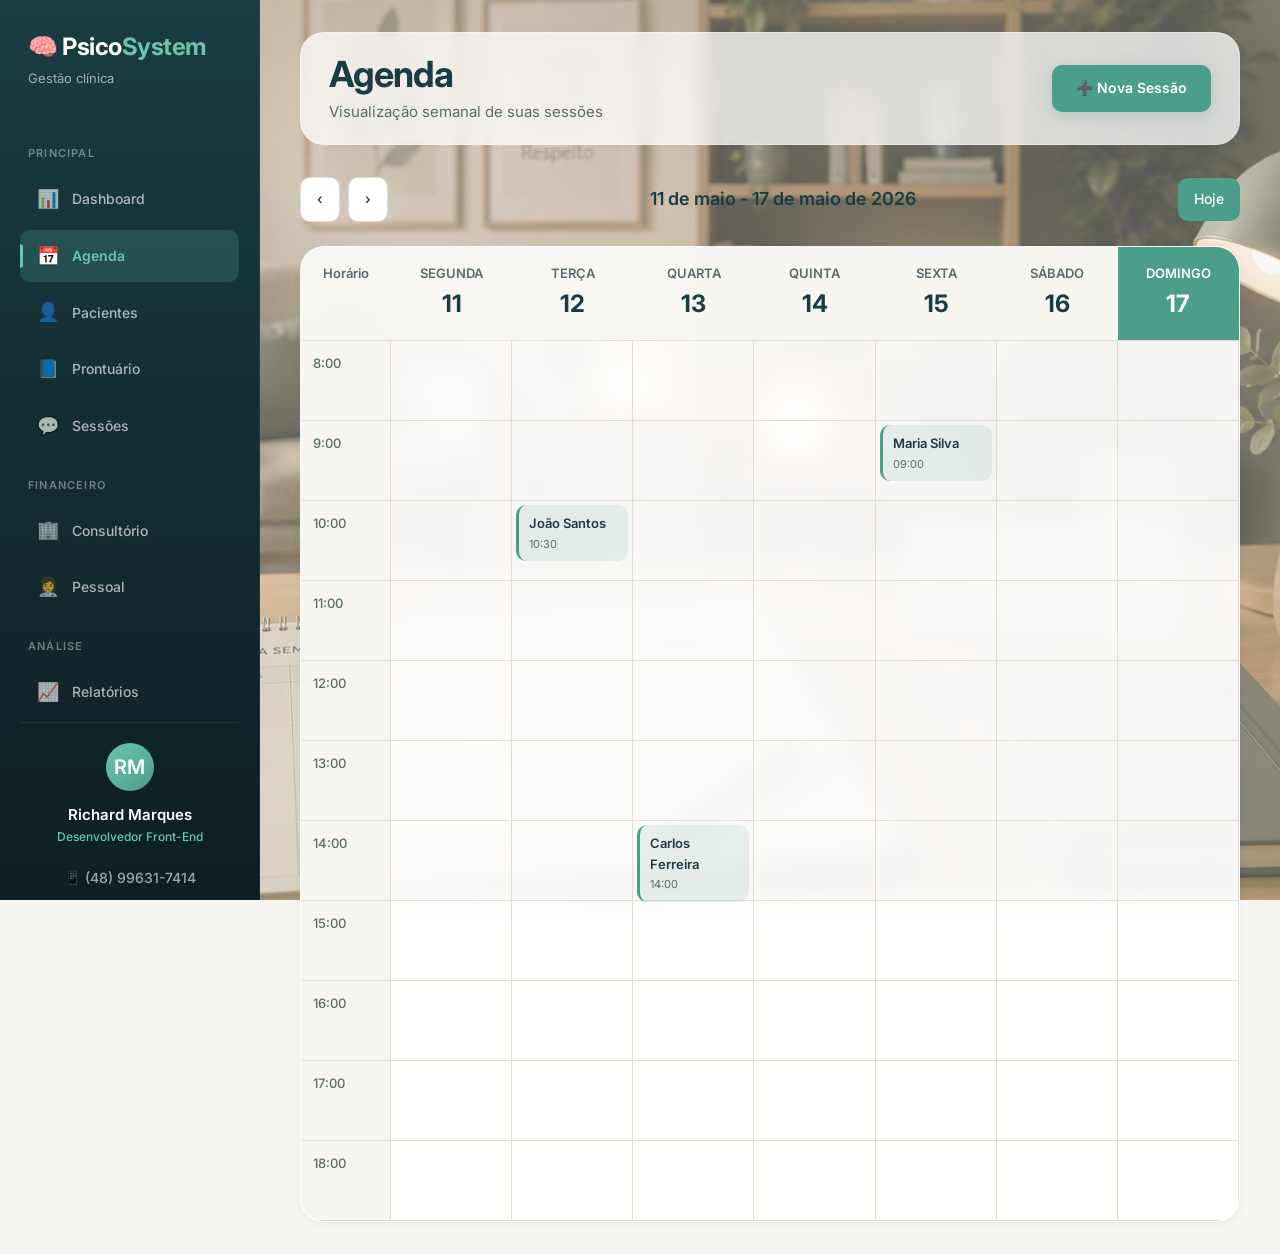
==== commit 2a16e6d3: "Add files via upload" ====
--- a/agenda.html
+++ b/agenda.html
@@ -1,128 +1,141 @@
 <!DOCTYPE html>
 <html lang="pt-BR">
 <head>
-  <meta charset="UTF-8">
-  <meta name="viewport" content="width=device-width, initial-scale=1.0">
-  <title>Agenda</title>
-
-  <link rel="stylesheet" href="./src/css/style.css">
-  <link rel="stylesheet" href="./src/css/reset.css">
-  <link rel="stylesheet" href="./src/css/responsivo.css">
+    <meta charset="UTF-8">
+    <meta name="viewport" content="width=device-width, initial-scale=1.0">
+    <title>PsicoSystem - Agenda</title>
+    <link href="https://fonts.googleapis.com/css2?family=Inter:wght@400;500;600;700;800&display=swap" rel="stylesheet">
+    <link rel="stylesheet" href="./src/css/reset.css">
+    <link rel="stylesheet" href="./src/css/style.css">
+    <link rel="stylesheet" href="./src/css/responsivo.css">
 </head>
 
-<body onload="loadAgenda()">
+<body>
 
-<div class="agenda-page">
+<div class="layout">
 
-  <!-- TOPO -->
-  <div class="agenda-header">
+    <!-- MENU LATERAL -->
+    <aside class="sidebar">
+        <div class="logo">
+            <h2>🧠 Psico<span>System</span></h2>
+            <small>Gestão clínica</small>
+        </div>
 
-    <div>
-      <h1>Agenda</h1>
-      <p>Visualização semanal de suas sessões</p>
-    </div>
+        <nav>
+            <h4>Principal</h4>
+            <a href="index.html"><span class="icon">📊</span> Dashboard</a>
+            <a href="agenda.html" class="active"><span class="icon">📅</span> Agenda</a>
+            <a href="pacientes.html"><span class="icon">👤</span> Pacientes</a>
+            <a href="prontuario.html"><span class="icon">📘</span> Prontuário</a>
+            <a href="sessoes.html"><span class="icon">💬</span> Sessões</a>
 
-    <button class="btn-primary">
-      + Nova Sessão
-    </button>
+            <h4>Financeiro</h4>
+            <a href="consultorio.html"><span class="icon">🏢</span> Consultório</a>
+            <a href="pessoal.html"><span class="icon">👩‍⚕️</span> Pessoal</a>
 
-  </div>
+            <h4>Análise</h4>
+            <a href="relatorios.html"><span class="icon">📈</span> Relatórios</a>
+        </nav>
 
-  <!-- NAVEGAÇÃO -->
-  <div class="week-nav">
+        <div class="sidebar-footer">
+            <div class="avatar">RM</div>
+            <h5>Richard Marques</h5>
+            <span class="role">Desenvolvedor Front-End</span>
+            <div class="contact-info">
+                <a href="https://wa.me/5548996317414" target="_blank">📱 (48) 99631-7414</a>
+            </div>
+        </div>
+    </aside>
 
-    <div class="week-buttons">
-      <button>‹</button>
-      <button>›</button>
-    </div>
+    <!-- CONTEÚDO -->
+    <main class="content agenda-page">  <!-- Mantém a classe aqui -->
 
-    <h2>11 de maio - 17 de maio de 2026</h2>
+        <!-- TOPO -->
+        <div class="agenda-header">
+            <div>
+                <h1>Agenda</h1>
+                <p>Visualização semanal de suas sessões</p>
+            </div>
+            <button class="btn-primary">➕ Nova Sessão</button>
+        </div>
 
-    <button class="today-btn">
-      Hoje
-    </button>
+        <!-- NAVEGAÇÃO -->
+        <div class="week-nav">
+            <div class="week-buttons">
+                <button>‹</button>
+                <button>›</button>
+            </div>
+            <h2>11 de maio - 17 de maio de 2026</h2>
+            <button class="today-btn">Hoje</button>
+        </div>
 
-  </div>
+        <!-- CALENDÁRIO -->
+        <div class="calendar">
+            <div class="calendar-header">
+                <div class="time-col">Horário</div>
+                <div class="day-header">SEGUNDA <span>11</span></div>
+                <div class="day-header">TERÇA <span>12</span></div>
+                <div class="day-header">QUARTA <span>13</span></div>
+                <div class="day-header">QUINTA <span>14</span></div>
+                <div class="day-header">SEXTA <span>15</span></div>
+                <div class="day-header">SÁBADO <span>16</span></div>
+                <div class="day-header active">DOMINGO <span>17</span></div>
+            </div>
+            <div class="calendar-body" id="calendarBody"></div>
+        </div>
 
-  <!-- AGENDA -->
-  <div class="calendar">
+        <!-- FOOTER MOBILE -->
+        <div class="mobile-footer">
+            <div class="avatar">RM</div>
+            <h4>Richard Marques</h4>
+            <p>Desenvolvedor Front-End</p>
+            <a href="https://wa.me/5548996317414" target="_blank">📱 (48) 99631-7414</a>
+            <a href="mailto:richardmarques.tb@gmail.com">📧 richardmarques.tb@gmail.com</a>
+        </div>
 
-    <!-- CABEÇALHO -->
-    <div class="calendar-header">
-
-      <div class="time-col">
-        Horário
-      </div>
-
-      <div class="day-header">SEGUNDA <span>11</span></div>
-      <div class="day-header">TERÇA <span>12</span></div>
-      <div class="day-header">QUARTA <span>13</span></div>
-      <div class="day-header">QUINTA <span>14</span></div>
-      <div class="day-header">SEXTA <span>15</span></div>
-      <div class="day-header">SÁBADO <span>16</span></div>
-      <div class="day-header active">DOMINGO <span>17</span></div>
-
-    </div>
-
-    <!-- CORPO -->
-    <div class="calendar-body" id="calendarBody"></div>
-
-  </div>
+    </main>
 
 </div>
 
 <!-- MODAL -->
 <div class="modal" id="modal">
-
-  <div class="modal-content details">
-
-    <button class="close" onclick="closeModal()">✕</button>
-
-    <h2>Detalhes da Sessão</h2>
-
-    <div class="patient-info">
-      <div class="avatar">👤</div>
-
-      <div>
-        <h3 id="modalPaciente">Maria Silva</h3>
-        <p>Atendimento Presencial</p>
-      </div>
+    <div class="modal-content">
+        <button class="close" onclick="closeModal()">✕</button>
+        <h2>Detalhes da Sessão</h2>
+        <div class="patient-info">
+            <div class="avatar">👤</div>
+            <div>
+                <h3 id="modalPaciente">Maria Silva</h3>
+                <p>Atendimento Presencial</p>
+            </div>
+        </div>
+        <div class="details-grid">
+            <div>
+                <small>Data:</small>
+                <strong>15 de maio de 2026</strong>
+            </div>
+            <div>
+                <small>Horário:</small>
+                <strong>09:00 - 10:00</strong>
+            </div>
+            <div>
+                <small>Valor:</small>
+                <strong>R$ 250</strong>
+            </div>
+            <div>
+                <small>Pagamento:</small>
+                <span class="badge paid">Pago</span>
+            </div>
+            <div>
+                <small>Status:</small>
+                <span class="badge done">Realizada</span>
+            </div>
+        </div>
     </div>
-
-    <div class="details-grid">
-
-      <div>
-        <small>Data:</small>
-        <strong>15 de maio de 2026</strong>
-      </div>
-
-      <div>
-        <small>Horário:</small>
-        <strong>09:00 - 10:00</strong>
-      </div>
-
-      <div>
-        <small>Valor:</small>
-        <strong>R$ 250</strong>
-      </div>
-
-      <div>
-        <small>Pagamento:</small>
-        <span class="badge paid">Pago</span>
-      </div>
-
-      <div>
-        <small>Status:</small>
-        <span class="badge done">Realizada</span>
-      </div>
-
-    </div>
-
-  </div>
-
 </div>
 
 <script src="./src/js/agenda.js"></script>
+<script src="./src/js/app.js"></script>
 
 </body>
 </html>
--- a/src/css/style.css
+++ b/src/css/style.css
@@ -1,2293 +1,2619 @@
 /* ========================================
-   PALETA PSICOSYSTEM - inicio
-======================================== */
-
-:root{
-  --primary: #2e5864;
-  --secondary: #508a7e;
-  --text-secondary: #6e6f67;
-  --background-soft: #f1e7cc;
-  --border-color: #899281;
-  --background-main: #fffaf4;
-
-  --white: #ffffff;
-  --danger: #d9534f;
-
-  --shadow:
-    0 10px 30px rgba(46, 88, 100, 0.08);
-
-  --radius: 18px;
-}
-
-/* ========================================
-   PALETA PSICOSYSTEM - final
-======================================== */
-
-
-
-body{
-  font-family: Arial, sans-serif;
+   PALETA PSICOSYSTEM
+======================================== */
+
+:root {
+  --primary: #1a3c42;
+  --primary-light: #2e5864;
+  --secondary: #4a9e8a;
+  --secondary-light: #6bc4ae;
+  --accent: #e8c97a;
+  --text-primary: #1a2a2e;
+  --text-secondary: #5a6b6e;
+  --text-light: #8a9b9e;
+  --background-main: #f7f5f0;
+  --background-soft: #efece4;
+  --background-card: #ffffff;
+  --border-color: #e0ddd5;
+  --shadow-sm: 0 2px 8px rgba(26, 60, 66, 0.06);
+  --shadow-md: 0 8px 30px rgba(26, 60, 66, 0.10);
+  --shadow-lg: 0 20px 60px rgba(26, 60, 66, 0.12);
+  --shadow-xl: 0 30px 80px rgba(26, 60, 66, 0.15);
+  --radius-sm: 10px;
+  --radius-md: 16px;
+  --radius-lg: 24px;
+  --radius-xl: 32px;
+  --transition: all 0.3s cubic-bezier(0.4, 0, 0.2, 1);
+  --transition-slow: all 0.5s cubic-bezier(0.4, 0, 0.2, 1);
+  --font-family: 'Inter', -apple-system, BlinkMacSystemFont, 'Segoe UI', Roboto, sans-serif;
+}
+
+/* ========================================
+   BASE
+======================================== */
+
+body {
+  font-family: var(--font-family);
   background: var(--background-main);
-  color:  var(--primary);
-}
-
-/* ========================================
-   LOGIN - inicio
-======================================== */
-
-.login-body{
-  display:flex;
-  justify-content:center;
-  align-items:center;
-  height:100vh;
-
-  background:
-    linear-gradient(
-      135deg,
-      #f1e7cc 0%,
-      #2e5864 100%
-    );
-}
-
-.login-container{
-  width:350px;
-
-  background:white;
-
-  padding:40px;
-
-  border-radius:24px;
-
-  box-shadow: var(--shadow);
-
-  border:1px solid rgba(137,146,129,.2);
-}
-
-.login-container h1{
-  font-size:32px;
-  margin-bottom:10px;
+  color: var(--text-primary);
+  line-height: 1.6;
+  -webkit-font-smoothing: antialiased;
+  -moz-osx-font-smoothing: grayscale;
+}
+
+/* SCROLLBAR */
+::-webkit-scrollbar {
+  width: 6px;
+  height: 6px;
+}
+
+::-webkit-scrollbar-track {
+  background: var(--background-soft);
+  border-radius: 999px;
+}
+
+::-webkit-scrollbar-thumb {
+  background: var(--secondary);
+  border-radius: 999px;
+}
+
+::-webkit-scrollbar-thumb:hover {
+  background: var(--primary-light);
+}
+
+/* ========================================
+   LAYOUT
+======================================== */
+
+.layout {
+  display: flex;
+  min-height: 100vh;
+}
+
+/* ========================================
+   SIDEBAR - TEMA ESCURO
+======================================== */
+
+.sidebar {
+  width: 260px;
+  background: linear-gradient(180deg, #1a3c42 0%, #0d1f22 100%);
+  border-right: 1px solid rgba(255, 255, 255, 0.06);
+  padding: 28px 20px;
+  display: flex;
+  flex-direction: column;
+  position: sticky;
+  top: 0;
+  height: 100vh;
+  overflow-y: auto;
+  transition: var(--transition);
+  z-index: 100;
+  flex-shrink: 0;
+}
+
+/* ========================================
+   LOGO
+======================================== */
+
+.logo {
+  margin-bottom: 32px;
+  padding-left: 8px;
+}
+
+.logo h2 {
+  font-size: 24px;
+  font-weight: 700;
+  color: #ffffff;
+  letter-spacing: -0.5px;
+}
+
+.logo h2 span {
+  color: var(--secondary-light);
+}
+
+.logo small {
+  color: rgba(255, 255, 255, 0.6);
+  font-size: 13px;
+  font-weight: 400;
+  display: block;
+  margin-top: 2px;
+}
+
+/* ========================================
+   NAVEGAÇÃO
+======================================== */
+
+.sidebar h4 {
+  color: rgba(255, 255, 255, 0.4);
+  font-size: 11px;
+  font-weight: 600;
+  margin: 24px 0 10px 8px;
+  text-transform: uppercase;
+  letter-spacing: 1.2px;
+}
+
+.sidebar nav {
+  flex: 1;
+}
+
+.sidebar a {
+  display: flex;
+  align-items: center;
+  gap: 12px;
+  text-decoration: none;
+  color: rgba(255, 255, 255, 0.65);
+  padding: 12px 16px;
+  border-radius: var(--radius-sm);
+  margin-bottom: 4px;
+  transition: var(--transition);
+  font-size: 14px;
+  font-weight: 500;
+  position: relative;
+}
+
+.sidebar a:hover {
+  background: rgba(255, 255, 255, 0.10);
+  color: #ffffff;
+  transform: translateX(4px);
+}
+
+.sidebar a.active {
+  background: rgba(107, 196, 174, 0.20);
+  color: var(--secondary-light);
+  font-weight: 600;
+}
+
+.sidebar a.active::before {
+  content: '';
+  position: absolute;
+  left: 0;
+  top: 50%;
+  transform: translateY(-50%);
+  width: 3px;
+  height: 24px;
+  background: var(--secondary-light);
+  border-radius: 0 4px 4px 0;
+}
+
+.sidebar a .icon {
+  font-size: 18px;
+  width: 24px;
+  text-align: center;
+}
+
+/* ========================================
+   SIDEBAR FOOTER
+======================================== */
+
+.sidebar-footer {
+  margin-top: auto;
+  padding-top: 20px;
+  border-top: 1px solid rgba(255, 255, 255, 0.08);
+  text-align: center;
+  padding: 20px 8px 0;
+}
+
+.sidebar-footer .avatar {
+  width: 48px;
+  height: 48px;
+  border-radius: 50%;
+  background: linear-gradient(135deg, var(--secondary-light), var(--secondary));
+  display: flex;
+  align-items: center;
+  justify-content: center;
+  margin: 0 auto 12px;
+  font-size: 20px;
+  color: white;
+  font-weight: 600;
+}
+
+.sidebar-footer h5 {
+  font-size: 15px;
+  color: #ffffff;
+  font-weight: 600;
+}
+
+.sidebar-footer .role {
+  font-size: 12px;
+  color: var(--secondary-light);
+  font-weight: 500;
+  display: block;
+  margin-bottom: 8px;
+}
+
+.sidebar-footer p {
+  font-size: 12px;
+  line-height: 1.6;
+  color: rgba(255, 255, 255, 0.6);
+  margin-bottom: 12px;
+}
+
+.sidebar-footer .contact-info {
+  display: flex;
+  flex-direction: column;
+  align-items: center;
+  gap: 4px;
+  font-size: 12px;
+}
+
+.sidebar-footer .contact-info small {
+  color: rgba(255, 255, 255, 0.4);
+}
+
+.sidebar-footer .contact-info a {
+  color: rgba(255, 255, 255, 0.6);
+  text-decoration: none;
+  transition: var(--transition);
+}
+
+.sidebar-footer .contact-info a:hover {
+  color: var(--secondary-light);
+}
+
+/* ========================================
+   MOBILE FOOTER
+======================================== */
+
+.mobile-footer {
+  display: none;
+}
+
+/* ========================================
+   CONTENT
+======================================== */
+
+.content {
+  flex: 1;
+  padding: 32px 40px;
+  max-width: calc(100% - 260px);
+  overflow-x: hidden;
+  min-height: 100vh;
+  display: flex;
+  flex-direction: column;
+}
+
+/* ========================================
+   HEADERS
+======================================== */
+
+.dashboard-header,
+.agenda-header,
+.patients-header,
+.finance-header,
+.pessoal-header,
+.reports-header,
+.prontuario-header,
+.sessoes-header {
+  display: flex;
+  justify-content: space-between;
+  align-items: center;
+  margin-bottom: 32px;
+  flex-wrap: wrap;
+  gap: 16px;
+}
+
+.dashboard-header h1,
+.agenda-header h1,
+.patients-header h1,
+.finance-header h1,
+.pessoal-header h1,
+.reports-header h1,
+.prontuario-header h1,
+.sessoes-header h1 {
+  font-size: 36px;
+  font-weight: 700;
   color: var(--primary);
-}
-
-.login-container p{
+  letter-spacing: -1px;
+  line-height: 1.2;
+}
+
+.dashboard-header p,
+.agenda-header p,
+.patients-header p,
+.finance-header p,
+.pessoal-header p,
+.reports-header p,
+.prontuario-header p,
+.sessoes-header p {
   color: var(--text-secondary);
-  margin-bottom:30px;
-}
-
-.login-container input{
-  width:100%;
-  padding:14px;
-
-  border-radius:12px;
-  border:1px solid #d9d9d9;
-
-  margin-bottom:15px;
-
-  background:#fff;
-
-  outline:none;
-
-  transition:.3s;
-}
-
-.login-container input:focus{
+  font-size: 15px;
+  margin-top: 4px;
+}
+
+/* ========================================
+   BUTTONS
+======================================== */
+
+.btn-primary {
+  background: var(--secondary);
+  color: white;
+  border: none;
+  padding: 12px 24px;
+  border-radius: var(--radius-sm);
+  font-weight: 600;
+  font-size: 14px;
+  cursor: pointer;
+  transition: var(--transition);
+  display: inline-flex;
+  align-items: center;
+  gap: 8px;
+  box-shadow: 0 4px 15px rgba(74, 158, 138, 0.25);
+}
+
+.btn-primary:hover {
+  background: var(--primary-light);
+  transform: translateY(-2px);
+  box-shadow: 0 8px 30px rgba(74, 158, 138, 0.35);
+}
+
+.btn-primary:active {
+  transform: translateY(0);
+}
+
+.btn-secondary {
+  background: var(--background-soft);
+  color: var(--text-primary);
+  border: 1px solid var(--border-color);
+  padding: 12px 24px;
+  border-radius: var(--radius-sm);
+  font-weight: 600;
+  font-size: 14px;
+  cursor: pointer;
+  transition: var(--transition);
+  display: inline-flex;
+  align-items: center;
+  gap: 8px;
+}
+
+.btn-secondary:hover {
+  background: var(--border-color);
+  transform: translateY(-2px);
+}
+
+.btn-outline {
+  background: transparent;
+  color: var(--text-primary);
+  border: 2px solid var(--border-color);
+  padding: 10px 22px;
+  border-radius: var(--radius-sm);
+  font-weight: 600;
+  font-size: 14px;
+  cursor: pointer;
+  transition: var(--transition);
+}
+
+.btn-outline:hover {
   border-color: var(--secondary);
-  box-shadow: 0 0 0 4px rgba(80,138,126,.15);
-}
-
-.login-container button{
-  width:100%;
-  padding:14px;
-
-  border:none;
-  border-radius:12px;
-
+  color: var(--secondary);
+  transform: translateY(-2px);
+}
+
+/* ========================================
+   BACKGROUNDS PERSONALIZADOS POR PÁGINA
+======================================== */
+
+.content.dashboard-page {
+    background-image: url('../imagens/dashboard-bg.jpg');
+    background-size: cover;
+    background-position: center;
+    background-attachment: fixed;
+    background-repeat: no-repeat;
+    min-height: 100vh;
+    position: relative;
+}
+
+.content.agenda-page {
+    background-image: url('../imagens/agenda-bg.jpg');
+    background-size: cover;
+    background-position: center;
+    background-attachment: fixed;
+    background-repeat: no-repeat;
+    min-height: 100vh;
+    position: relative;
+}
+
+.content.patients-page {
+    background-image: url('../imagens/pacientes-bg.jpg');
+    background-size: cover;
+    background-position: center;
+    background-attachment: fixed;
+    background-repeat: no-repeat;
+    min-height: 100vh;
+    position: relative;
+}
+
+.content.prontuario-page {
+    background-image: url('../imagens/prontuario-bg.jpg');
+    background-size: cover;
+    background-position: center;
+    background-attachment: fixed;
+    background-repeat: no-repeat;
+    min-height: 100vh;
+    position: relative;
+}
+
+.content.sessoes-page {
+    background-image: url('../imagens/sessoes-bg.jpg');
+    background-size: cover;
+    background-position: center;
+    background-attachment: fixed;
+    background-repeat: no-repeat;
+    min-height: 100vh;
+    position: relative;
+}
+
+.content.finance-page {
+    background-image: url('../imagens/consultorio-bg.jpg');
+    background-size: cover;
+    background-position: center;
+    background-attachment: fixed;
+    background-repeat: no-repeat;
+    min-height: 100vh;
+    position: relative;
+}
+
+.content.pessoal-page {
+    background-image: url('../imagens/pessoal-bg.jpg');
+    background-size: cover;
+    background-position: center;
+    background-attachment: fixed;
+    background-repeat: no-repeat;
+    min-height: 100vh;
+    position: relative;
+}
+
+.content.reports-page {
+    background-image: url('../imagens/relatorios-bg.jpg');
+    background-size: cover;
+    background-position: center;
+    background-attachment: fixed;
+    background-repeat: no-repeat;
+    min-height: 100vh;
+    position: relative;
+}
+
+/* ========================================
+   OVERLAY PARA TODAS AS PÁGINAS
+======================================== */
+
+.content.dashboard-page::before,
+.content.agenda-page::before,
+.content.patients-page::before,
+.content.prontuario-page::before,
+.content.sessoes-page::before,
+.content.finance-page::before,
+.content.pessoal-page::before,
+.content.reports-page::before {
+    content: '';
+    position: fixed;
+    top: 0;
+    left: 0;
+    right: 0;
+    bottom: 0;
+    background: rgba(247, 245, 240, 0.35);
+    z-index: 0;
+    pointer-events: none;
+}
+
+.content.dashboard-page > *,
+.content.agenda-page > *,
+.content.patients-page > *,
+.content.prontuario-page > *,
+.content.sessoes-page > *,
+.content.finance-page > *,
+.content.pessoal-page > *,
+.content.reports-page > * {
+    position: relative;
+    z-index: 1;
+}
+
+/* ========================================
+   EFEITO VIDRO PARA TODAS AS PÁGINAS
+======================================== */
+
+.dashboard-page .dashboard-card,
+.agenda-page .dashboard-card,
+.patients-page .dashboard-card,
+.prontuario-page .dashboard-card,
+.sessoes-page .dashboard-card,
+.finance-page .dashboard-card,
+.pessoal-page .dashboard-card,
+.reports-page .dashboard-card {
+    background: rgba(255, 255, 255, 0.92);
+    backdrop-filter: blur(10px);
+    -webkit-backdrop-filter: blur(10px);
+    border: 1px solid rgba(255, 255, 255, 0.3);
+}
+
+.dashboard-page .dashboard-card:hover,
+.agenda-page .dashboard-card:hover,
+.patients-page .dashboard-card:hover,
+.prontuario-page .dashboard-card:hover,
+.sessoes-page .dashboard-card:hover,
+.finance-page .dashboard-card:hover,
+.pessoal-page .dashboard-card:hover,
+.reports-page .dashboard-card:hover {
+    background: rgba(255, 255, 255, 0.98);
+    backdrop-filter: blur(15px);
+    -webkit-backdrop-filter: blur(15px);
+}
+
+.dashboard-page .dashboard-box,
+.agenda-page .dashboard-box,
+.patients-page .dashboard-box,
+.prontuario-page .dashboard-box,
+.sessoes-page .dashboard-box,
+.finance-page .dashboard-box,
+.pessoal-page .dashboard-box,
+.reports-page .dashboard-box {
+    background: rgba(255, 255, 255, 0.92);
+    backdrop-filter: blur(10px);
+    -webkit-backdrop-filter: blur(10px);
+    border: 1px solid rgba(255, 255, 255, 0.3);
+}
+
+.dashboard-page .dashboard-box:hover,
+.agenda-page .dashboard-box:hover,
+.patients-page .dashboard-box:hover,
+.prontuario-page .dashboard-box:hover,
+.sessoes-page .dashboard-box:hover,
+.finance-page .dashboard-box:hover,
+.pessoal-page .dashboard-box:hover,
+.reports-page .dashboard-box:hover {
+    background: rgba(255, 255, 255, 0.98);
+    backdrop-filter: blur(15px);
+    -webkit-backdrop-filter: blur(15px);
+}
+
+.dashboard-page .dashboard-header,
+.agenda-page .agenda-header,
+.patients-page .patients-header,
+.prontuario-page .prontuario-header,
+.sessoes-page .sessoes-header,
+.finance-page .finance-header,
+.pessoal-page .pessoal-header,
+.reports-page .reports-header {
+    background: rgba(255, 255, 255, 0.75);
+    backdrop-filter: blur(10px);
+    -webkit-backdrop-filter: blur(10px);
+    padding: 20px 28px;
+    border-radius: var(--radius-lg);
+    border: 1px solid rgba(255, 255, 255, 0.3);
+}
+
+@media (max-width: 768px) {
+    .dashboard-page .dashboard-header,
+    .agenda-page .agenda-header,
+    .patients-page .patients-header,
+    .prontuario-page .prontuario-header,
+    .sessoes-page .sessoes-header,
+    .finance-page .finance-header,
+    .pessoal-page .pessoal-header,
+    .reports-page .reports-header {
+        padding: 16px 20px;
+    }
+}
+
+/* ========================================
+   CALENDÁRIO COM FUNDO TRANSPARENTE
+======================================== */
+
+.agenda-page .calendar {
+    background: rgba(255, 255, 255, 0.92);
+    backdrop-filter: blur(10px);
+    -webkit-backdrop-filter: blur(10px);
+    border: 1px solid rgba(255, 255, 255, 0.3);
+}
+
+.agenda-page .calendar-header {
+    background: rgba(247, 245, 240, 0.8);
+}
+
+/* ========================================
+   TABELAS COM FUNDO TRANSPARENTE
+======================================== */
+
+.finance-page .finance-chart,
+.finance-page .finance-table,
+.pessoal-page .pessoal-chart,
+.pessoal-page .pessoal-list,
+.reports-page .chart-card,
+.reports-page .table-card,
+.sessoes-page .table-container,
+.patients-page .patients-container,
+.prontuario-page .patient-sidebar,
+.prontuario-page .prontuario-content {
+    background: rgba(255, 255, 255, 0.92);
+    backdrop-filter: blur(10px);
+    -webkit-backdrop-filter: blur(10px);
+    border: 1px solid rgba(255, 255, 255, 0.3);
+}
+
+.finance-page .finance-card,
+.pessoal-page .pessoal-card,
+.reports-page .report-card {
+    background: rgba(255, 255, 255, 0.92);
+    backdrop-filter: blur(10px);
+    -webkit-backdrop-filter: blur(10px);
+    border: 1px solid rgba(255, 255, 255, 0.3);
+}
+
+.finance-page .finance-card:hover,
+.pessoal-page .pessoal-card:hover,
+.reports-page .report-card:hover {
+    background: rgba(255, 255, 255, 0.98);
+    backdrop-filter: blur(15px);
+    -webkit-backdrop-filter: blur(15px);
+}
+
+/* ========================================
+   DASHBOARD CARDS
+======================================== */
+
+.dashboard-cards {
+  display: grid;
+  grid-template-columns: repeat(4, 1fr);
+  gap: 20px;
+  margin-bottom: 28px;
+}
+
+.dashboard-card {
+  background: var(--background-card);
+  border-radius: var(--radius-lg);
+  padding: 24px 28px;
+  border: 1px solid var(--border-color);
+  box-shadow: var(--shadow-sm);
+  transition: var(--transition);
+  cursor: default;
+  position: relative;
+  overflow: hidden;
+}
+
+.dashboard-card::after {
+  content: '';
+  position: absolute;
+  top: 0;
+  left: 0;
+  right: 0;
+  height: 3px;
   background: var(--secondary);
-  color:white;
-
-  font-size:16px;
-  font-weight:bold;
-
-  cursor:pointer;
-
-  transition:.3s;
-}
-
-.login-container button:hover{
-  opacity:.9;
-  transform:translateY(-2px);
-}
-
-/* ========================================
-   LOGIN - final
-======================================== */
-
-/* ========================================
-   LAYOUT - inicio
-======================================== */
-
-.layout{
-  display:flex;
-  min-height:100vh;
-}
-
-/* ========================================
-   LAYOUT - final
-======================================== */
-
-/* ========================================
-   SIDEBAR - inicio
-======================================== */
-
-.sidebar{
-  width:240px;
-
-  background:white;
-
-  border-right:1px solid rgba(137,146,129,.2);
-
-  padding:25px;
-
-  display:flex;
-  flex-direction:column;
-}
-
-.logo{
-  margin-bottom:40px;
-}
-
-.logo h2{
+  opacity: 0;
+  transition: var(--transition);
+}
+
+.dashboard-card:hover {
+  transform: translateY(-6px);
+  box-shadow: var(--shadow-md);
+}
+
+.dashboard-card:hover::after {
+  opacity: 1;
+}
+
+.dashboard-card .card-top {
+  display: flex;
+  justify-content: space-between;
+  align-items: center;
+  margin-bottom: 16px;
+}
+
+.dashboard-card .card-top span {
+  color: var(--text-secondary);
+  font-size: 14px;
+  font-weight: 500;
+}
+
+.dashboard-card .icon {
+  width: 44px;
+  height: 44px;
+  border-radius: var(--radius-sm);
+  display: flex;
+  align-items: center;
+  justify-content: center;
+  font-size: 20px;
+  background: var(--background-soft);
+}
+
+.dashboard-card .icon.green {
+  background: rgba(74, 158, 138, 0.15);
+}
+
+.dashboard-card .icon.warning {
+  background: rgba(232, 201, 122, 0.2);
+}
+
+.dashboard-card .icon.danger {
+  background: rgba(220, 53, 69, 0.12);
+}
+
+.dashboard-card h2 {
+  font-size: 38px;
+  font-weight: 700;
   color: var(--primary);
-  font-size:28px;
-}
-
-.logo small{
+  letter-spacing: -1px;
+  line-height: 1.1;
+}
+
+.dashboard-card p {
   color: var(--text-secondary);
-}
-
-.sidebar h4{
+  font-size: 14px;
+  margin-top: 4px;
+}
+
+.dashboard-card .positive {
+  color: var(--secondary) !important;
+  font-weight: 600;
+}
+
+.dashboard-card.alert-card {
+  border-left: 4px solid #d9534f;
+}
+
+/* ========================================
+   DASHBOARD GRID
+======================================== */
+
+.dashboard-grid {
+  display: grid;
+  grid-template-columns: 1fr 1fr;
+  gap: 24px;
+}
+
+.dashboard-box {
+  background: var(--background-card);
+  border-radius: var(--radius-lg);
+  padding: 24px 28px;
+  box-shadow: var(--shadow-sm);
+  border: 1px solid var(--border-color);
+  transition: var(--transition);
+  height: 340px;
+  max-height: 340px;
+  overflow: hidden;
+  display: flex;
+  flex-direction: column;
+}
+
+.dashboard-box:hover {
+  box-shadow: var(--shadow-md);
+}
+
+.dashboard-box .box-title {
+  font-size: 18px;
+  font-weight: 600;
+  color: var(--primary);
+  margin-bottom: 16px;
+  display: flex;
+  align-items: center;
+  gap: 10px;
+  flex-shrink: 0;
+}
+
+.dashboard-box canvas {
+  width: 100% !important;
+  height: 100% !important;
+  max-height: 250px;
+  flex: 1;
+}
+
+.dashboard-box.large {
+  grid-column: span 1;
+}
+
+/* ========================================
+   CHART
+======================================== */
+
+.chart-center {
+  display: flex;
+  justify-content: center;
+  align-items: center;
+  flex: 1;
+  min-height: 0;
+}
+
+.donut-chart {
+  width: 200px;
+  height: 200px;
+  max-width: 100%;
+  max-height: 100%;
+}
+
+/* ========================================
+   SCHEDULE
+======================================== */
+
+.schedule-scroll {
+  flex: 1;
+  overflow-y: auto;
+  padding-right: 4px;
+}
+
+.schedule-scroll::-webkit-scrollbar {
+  width: 4px;
+}
+
+.schedule-scroll::-webkit-scrollbar-thumb {
+  background: var(--secondary);
+  border-radius: 999px;
+}
+
+.today-list {
+  display: flex;
+  flex-direction: column;
+  gap: 12px;
+}
+
+.today-item {
+  display: flex;
+  justify-content: space-between;
+  align-items: center;
+  padding: 16px 20px;
+  border-radius: var(--radius-sm);
+  background: var(--background-main);
+  border: 1px solid var(--border-color);
+  transition: var(--transition);
+}
+
+.today-item:hover {
+  border-color: var(--secondary);
+  background: white;
+}
+
+.today-item strong {
+  color: var(--secondary);
+  font-size: 15px;
+  font-weight: 600;
+}
+
+.today-item h4 {
+  color: var(--primary);
+  font-size: 15px;
+  font-weight: 600;
+  margin: 2px 0;
+}
+
+.today-item small {
   color: var(--text-secondary);
-  font-size:13px;
-  margin:25px 0 10px;
-  text-transform:uppercase;
-  letter-spacing:1px;
-}
-
-.sidebar a{
-  display:flex;
-  align-items:center;
-  gap:10px;
-
-  text-decoration:none;
-
+  font-size: 13px;
+}
+
+.status {
+  padding: 6px 14px;
+  border-radius: 999px;
+  font-size: 12px;
+  font-weight: 600;
+  white-space: nowrap;
+}
+
+.status.pending {
+  background: rgba(232, 201, 122, 0.25);
+  color: #8a6d00;
+}
+
+.status.paid {
+  background: rgba(74, 158, 138, 0.15);
+  color: var(--secondary);
+}
+
+.status.done {
+  background: rgba(74, 158, 138, 0.12);
+  color: var(--primary-light);
+}
+
+/* ========================================
+   AGENDA
+======================================== */
+
+.agenda-page {
+  padding: 0;
+}
+
+.week-nav {
+  display: flex;
+  justify-content: space-between;
+  align-items: center;
+  margin-bottom: 24px;
+  flex-wrap: wrap;
+  gap: 12px;
+}
+
+.week-nav h2 {
+  font-size: 18px;
+  font-weight: 600;
   color: var(--primary);
-
-  padding:14px;
-
-  border-radius:12px;
-
-  margin-bottom:5px;
-
-  transition:.3s;
-}
-
-.sidebar a:hover{
+}
+
+.week-buttons {
+  display: flex;
+  gap: 8px;
+}
+
+.week-buttons button,
+.today-btn {
+  background: var(--background-card);
+  border: 1px solid var(--border-color);
+  padding: 10px 16px;
+  border-radius: var(--radius-sm);
+  cursor: pointer;
+  color: var(--text-primary);
+  font-weight: 500;
+  transition: var(--transition);
+  font-size: 14px;
+}
+
+.week-buttons button:hover,
+.today-btn:hover {
   background: var(--background-soft);
+  border-color: var(--secondary);
+  transform: translateY(-2px);
+}
+
+.today-btn {
+  background: var(--secondary);
+  color: white;
+  border: none;
+}
+
+.today-btn:hover {
+  background: var(--primary-light) !important;
+}
+
+.calendar {
+  background: var(--background-card);
+  border-radius: var(--radius-lg);
+  overflow: hidden;
+  border: 1px solid var(--border-color);
+  box-shadow: var(--shadow-sm);
+}
+
+.calendar-header {
+  display: grid;
+  grid-template-columns: 90px repeat(7, 1fr);
+  background: var(--background-soft);
+  border-bottom: 1px solid var(--border-color);
+}
+
+.time-col,
+.day-header {
+  padding: 16px 12px;
+  text-align: center;
+  font-weight: 600;
+  font-size: 13px;
+  color: var(--text-secondary);
+}
+
+.day-header span {
+  display: block;
+  font-size: 24px;
+  font-weight: 700;
+  color: var(--primary);
+  margin-top: 2px;
+}
+
+.day-header.active {
+  background: var(--secondary);
+  color: white;
+}
+
+.day-header.active span {
+  color: white;
+}
+
+.calendar-body {
+  display: grid;
+  grid-template-columns: 90px repeat(7, 1fr);
+}
+
+.time {
+  padding: 12px;
+  color: var(--text-secondary);
+  font-size: 13px;
+  font-weight: 500;
+  border-right: 1px solid var(--border-color);
+  border-bottom: 1px solid var(--border-color);
+  background: var(--background-main);
+}
+
+.cell {
+  height: 80px;
+  border-right: 1px solid var(--border-color);
+  border-bottom: 1px solid var(--border-color);
+  position: relative;
+  transition: var(--transition);
+}
+
+.cell:hover {
+  background: rgba(74, 158, 138, 0.04);
+}
+
+.session {
+  position: absolute;
+  top: 4px;
+  left: 4px;
+  right: 4px;
+  background: rgba(74, 158, 138, 0.12);
+  border-left: 3px solid var(--secondary);
+  border-radius: var(--radius-sm);
+  padding: 8px 10px;
+  cursor: pointer;
+  transition: var(--transition);
+}
+
+.session:hover {
+  transform: scale(1.02);
+  background: rgba(74, 158, 138, 0.2);
+}
+
+.session h4 {
+  font-size: 13px;
+  font-weight: 600;
+  color: var(--primary);
+}
+
+.session p {
+  font-size: 11px;
+  color: var(--text-secondary);
+  margin-top: 2px;
+}
+
+/* ========================================
+   MODAL
+======================================== */
+
+.modal {
+  display: none;
+  position: fixed;
+  inset: 0;
+  background: rgba(0, 0, 0, 0.4);
+  backdrop-filter: blur(8px);
+  justify-content: center;
+  align-items: center;
+  z-index: 1000;
+  animation: fadeIn 0.3s ease;
+}
+
+@keyframes fadeIn {
+  from {
+    opacity: 0;
+  }
+  to {
+    opacity: 1;
+  }
+}
+
+.modal-content {
+  background: var(--background-card);
+  border-radius: var(--radius-xl);
+  padding: 40px;
+  max-width: 520px;
+  width: 90%;
+  position: relative;
+  box-shadow: var(--shadow-xl);
+  animation: scaleIn 0.3s ease;
+}
+
+@keyframes scaleIn {
+  from {
+    opacity: 0;
+    transform: scale(0.95);
+  }
+  to {
+    opacity: 1;
+    transform: scale(1);
+  }
+}
+
+.modal .close {
+  position: absolute;
+  top: 16px;
+  right: 16px;
+  width: 36px;
+  height: 36px;
+  border: none;
+  border-radius: 50%;
+  cursor: pointer;
+  background: var(--background-soft);
+  color: var(--text-secondary);
+  font-size: 18px;
+  transition: var(--transition);
+  display: flex;
+  align-items: center;
+  justify-content: center;
+}
+
+.modal .close:hover {
+  background: #d9534f;
+  color: white;
+  transform: rotate(90deg);
+}
+
+.patient-info {
+  display: flex;
+  align-items: center;
+  gap: 20px;
+  margin: 20px 0 28px;
+}
+
+.patient-info .avatar {
+  width: 64px;
+  height: 64px;
+  border-radius: 50%;
+  background: var(--background-soft);
+  display: flex;
+  align-items: center;
+  justify-content: center;
+  font-size: 28px;
   color: var(--secondary);
 }
 
-/* ========================================
-   SIDEBAR - final
-======================================== */
-
-
-/* ========================================
-   CONTEÚDO - inicio
-======================================== */
-
-.content{
-  flex:1;
-  padding:30px;
-}
-
-/* ========================================
-   CONTEÚDO - final
-======================================== */
-
-/* ========================================
-   CARDS DASHBOARD - inicio
-======================================== */
-
-/* ========================================
-   DASHBOARD
-======================================== */
-
-.content{
-  flex:1;
-  padding:30px;
-}
-
-/* HEADER */
-
-.dashboard-header{
-
-  display:flex;
-  justify-content:space-between;
-  align-items:center;
-
-  margin-bottom:30px;
-}
-
-.dashboard-header h1{
-
-  font-size:42px;
-
-  color:var(--primary);
-
-  margin-bottom:5px;
-}
-
-.dashboard-header p{
-
-  color:var(--text-secondary);
-}
-
-/* BUTTON */
-
-.btn-primary{
-
-  border:none;
-
-  background:var(--secondary);
-
-  color:white;
-
-  padding:14px 22px;
-
-  border-radius:14px;
-
-  cursor:pointer;
-
-  font-weight:600;
-}
-
-/* CARDS */
-
-.dashboard-cards{
-
-  display:grid;
-
-  grid-template-columns:repeat(4,1fr);
-
-  gap:20px;
-
-  margin-bottom:25px;
-}
-
-.dashboard-card{
-
-  background:white;
-
-  border-radius:24px;
-
-  padding:25px;
-
-  border:1px solid rgba(137,146,129,.15);
-
-  box-shadow:var(--shadow);
-
-  transition:.3s;
-}
-
-.dashboard-card:hover{
-
-  transform:translateY(-4px);
-}
-
-.card-top{
-
-  display:flex;
-  justify-content:space-between;
-  align-items:center;
-
-  margin-bottom:25px;
-}
-
-.card-top span{
-
-  color:var(--text-secondary);
-
-  font-size:15px;
-}
-
-.icon{
-
-  width:42px;
-  height:42px;
-
-  border-radius:14px;
-
-  background:rgba(80,138,126,.12);
-
-  display:flex;
-  align-items:center;
-  justify-content:center;
-}
-
-.icon.warning{
-  background:#fff3cd;
-}
-
-.icon.danger{
-  background:#ffe5e5;
-}
-
-.dashboard-card h2{
-
-  font-size:42px;
-
-  color:var(--primary);
-
-  margin-bottom:10px;
-}
-
-.dashboard-card p{
-
-  color:var(--text-secondary);
-
-  font-size:14px;
-}
-
-.positive{
-
-  color:#22c55e!important;
-}
-
-.alert-card{
-
-  border-left:4px solid var(--danger);
-}
-
-/* GRID */
-
-.dashboard-grid{
-
-  display:grid;
-
-  grid-template-columns:1fr 1fr;
-
-  gap:25px;
-}
-
-/* BOX */
-
-.dashboard-box{
-
-  
-  background: var(--white);
-
-  border-radius: 28px;
-
+.patient-info h3 {
+  font-size: 20px;
+  color: var(--primary);
+}
+
+.patient-info p {
+  color: var(--text-secondary);
+  font-size: 14px;
+}
+
+.details-grid {
+  display: grid;
+  grid-template-columns: 1fr 1fr;
+  gap: 20px;
+}
+
+.details-grid div {
+  padding: 12px 16px;
+  background: var(--background-main);
+  border-radius: var(--radius-sm);
+}
+
+.details-grid small {
+  display: block;
+  color: var(--text-secondary);
+  font-size: 12px;
+  font-weight: 500;
+  text-transform: uppercase;
+  letter-spacing: 0.5px;
+}
+
+.details-grid strong {
+  color: var(--primary);
+  font-size: 15px;
+}
+
+.badge {
+  display: inline-block;
+  padding: 4px 12px;
+  border-radius: 999px;
+  font-size: 12px;
+  font-weight: 600;
+}
+
+.badge.paid {
+  background: rgba(74, 158, 138, 0.15);
+  color: var(--secondary);
+}
+
+.badge.done {
+  background: rgba(74, 158, 138, 0.12);
+  color: var(--primary-light);
+}
+
+/* ========================================
+   PACIENTES
+======================================== */
+
+.patients-actions {
+  display: flex;
+  gap: 16px;
+  align-items: center;
+  margin-bottom: 24px;
+  flex-wrap: wrap;
+}
+
+.search-box {
+  flex: 1;
+  min-width: 200px;
+}
+
+.search-box input {
+  width: 100%;
+  padding: 12px 18px;
+  border-radius: var(--radius-sm);
+  border: 2px solid var(--border-color);
+  background: var(--background-card);
+  outline: none;
+  transition: var(--transition);
+  font-size: 14px;
+}
+
+.search-box input:focus {
+  border-color: var(--secondary);
+  box-shadow: 0 0 0 4px rgba(74, 158, 138, 0.12);
+}
+
+.filters {
+  display: flex;
+  gap: 8px;
+}
+
+.filters button {
+  padding: 10px 18px;
+  border-radius: var(--radius-sm);
+  border: 2px solid transparent;
+  cursor: pointer;
+  background: var(--background-card);
+  color: var(--text-secondary);
+  font-weight: 500;
+  transition: var(--transition);
+  font-size: 14px;
+}
+
+.filters button:hover {
+  border-color: var(--border-color);
+}
+
+.filters button.active-filter {
+  background: var(--secondary);
+  color: white;
+  border-color: var(--secondary);
+}
+
+.patients-container {
+  background: var(--background-card);
+  border-radius: var(--radius-lg);
+  padding: 24px;
+  border: 1px solid var(--border-color);
+  box-shadow: var(--shadow-sm);
+}
+
+.patients-title h3 {
+  color: var(--text-secondary);
+  font-size: 14px;
+  font-weight: 500;
+  margin-bottom: 20px;
+}
+
+.patient-card {
+  display: flex;
+  justify-content: space-between;
+  align-items: center;
+  padding: 16px 20px;
+  border-radius: var(--radius-sm);
+  border: 1px solid var(--border-color);
+  margin-bottom: 10px;
+  cursor: pointer;
+  transition: var(--transition);
+}
+
+.patient-card:hover {
+  border-color: var(--secondary);
+  background: var(--background-main);
+  transform: translateX(4px);
+}
+
+.patient-left {
+  display: flex;
+  align-items: center;
+  gap: 16px;
+}
+
+.patient-avatar {
+  width: 48px;
+  height: 48px;
+  border-radius: 50%;
+  background: var(--background-soft);
+  display: flex;
+  align-items: center;
+  justify-content: center;
+  font-size: 22px;
+  color: var(--secondary);
+}
+
+.patient-left h3 {
+  font-size: 16px;
+  font-weight: 600;
+  color: var(--primary);
+}
+
+.patient-left p {
+  color: var(--text-secondary);
+  font-size: 13px;
+}
+
+.patient-status {
+  padding: 4px 14px;
+  border-radius: 999px;
+  font-size: 12px;
+  font-weight: 600;
+}
+
+.status-active {
+  background: rgba(74, 158, 138, 0.15);
+  color: var(--secondary);
+}
+
+.status-inactive {
+  background: var(--background-soft);
+  color: var(--text-light);
+}
+
+.patient-right .arrow {
+  color: var(--text-light);
+  font-size: 20px;
+  margin-left: 8px;
+}
+
+/* ========================================
+   PRONTUÁRIO
+======================================== */
+
+.prontuario-layout {
+  display: grid;
+  grid-template-columns: 280px 1fr;
+  gap: 24px;
+}
+
+.patient-sidebar {
+  background: var(--background-card);
+  border-radius: var(--radius-lg);
   padding: 20px;
-
-  box-shadow: var(--shadow);
-
-  border: 1px solid rgba(137,146,129,.15);
-
-  height: 315px;
-
-  overflow:hidden;
-}
-
-.box-title{
-
-  font-size:20px;
-
-  font-weight:700;
-
-  margin-bottom:20px;
-
-  color:var(--primary);
-}
-
-/* SCROLL PERSONALIZADO */
-
-.schedule-scroll{
-
-  height:340px;
-
-  overflow-y:auto;
-
-  padding-right:5px;
-
-}
-
-/* SCROLL BONITA */
-.schedule-scroll::-webkit-scrollbar{
-  width:6px;
-}
-
-.schedule-scroll::-webkit-scrollbar-thumb{
-  background:var(--secondary);
-  border-radius:999px;
-}
-
-.schedule-scroll::-webkit-scrollbar-track{
-  background:transparent;
-}
-
-
-/* DONUT */
-
-.chart-center{
-
-  display:flex;
-
-  justify-content:center;
-  align-items:center;
-
-  height:280px;
-}
-
-.donut-chart{
-
-  width:240px;
-  height:240px;
-}
-
-/* LISTA */
-
-.today-list{
-
-  display:flex;
-  flex-direction:column;
-
-  gap:15px;
-}
-
-.today-item{
-
-  display:flex;
-  justify-content:space-between;
-  align-items:center;
-
-  padding:18px;
-
-  border-radius:18px;
-
-  background:var(--background-main);
-
-  border:1px solid rgba(137,146,129,.10);
-}
-
-.today-item strong{
-
-  color:var(--secondary);
-
-  font-size:18px;
-}
-
-.today-item h4{
-
-  margin:6px 0;
-
-  color:var(--primary);
-}
-
-.today-item small{
-
-  color:var(--text-secondary);
-}
-
-/* STATUS */
-
-.status{
-
-  padding:8px 14px;
-
-  border-radius:999px;
-
-  font-size:13px;
-
-  font-weight:600;
-}
-
-.pending{
-
-  background:#fff3cd;
-
-  color:#856404;
-}
-
-.paid{
-
-  background:#d4edda;
-
-  color:#155724;
-}
-
-/* ========================================
-   CARDS DASHBOARD - final
-======================================== */
-
-
-/* ========================================
-   AGENDA - inicio
-======================================== */
-
-.agenda-page{
-  padding:30px;
-}
-
-.agenda-header{
-  display:flex;
-  justify-content:space-between;
-  align-items:center;
-
-  margin-bottom:30px;
-}
-
-.agenda-header h1{
-  font-size:42px;
+  border: 1px solid var(--border-color);
+  box-shadow: var(--shadow-sm);
+  height: calc(100vh - 200px);
+  overflow-y: auto;
+}
+
+.patient-sidebar input {
+  width: 100%;
+  padding: 12px 16px;
+  border-radius: var(--radius-sm);
+  border: 2px solid var(--border-color);
+  margin-bottom: 16px;
+  outline: none;
+  transition: var(--transition);
+  font-size: 14px;
+}
+
+.patient-sidebar input:focus {
+  border-color: var(--secondary);
+}
+
+.patient-item {
+  display: flex;
+  align-items: center;
+  gap: 12px;
+  padding: 12px 16px;
+  border-radius: var(--radius-sm);
+  cursor: pointer;
+  transition: var(--transition);
+  margin-bottom: 4px;
+}
+
+.patient-item:hover {
+  background: var(--background-soft);
+  transform: translateX(4px);
+}
+
+.patient-item .avatar-small {
+  width: 36px;
+  height: 36px;
+  border-radius: 50%;
+  background: var(--background-soft);
+  display: flex;
+  align-items: center;
+  justify-content: center;
+  font-size: 16px;
+}
+
+.prontuario-content {
+  background: var(--background-card);
+  border-radius: var(--radius-lg);
+  border: 1px solid var(--border-color);
+  padding: 28px;
+  min-height: 500px;
+  box-shadow: var(--shadow-sm);
+}
+
+.empty-prontuario {
+  height: 100%;
+  display: flex;
+  flex-direction: column;
+  justify-content: center;
+  align-items: center;
+  text-align: center;
+  color: var(--text-secondary);
+}
+
+.empty-prontuario .empty-icon {
+  font-size: 64px;
+  margin-bottom: 16px;
+}
+
+.empty-prontuario h2 {
   color: var(--primary);
-}
-
-.agenda-header p{
+  font-size: 22px;
+  margin-bottom: 8px;
+}
+
+.prontuario-top {
+  display: flex;
+  justify-content: space-between;
+  align-items: center;
+  margin-bottom: 28px;
+  flex-wrap: wrap;
+  gap: 12px;
+}
+
+.patient-title {
+  display: flex;
+  align-items: center;
+  gap: 16px;
+}
+
+.patient-avatar-big {
+  width: 56px;
+  height: 56px;
+  border-radius: 50%;
+  background: var(--background-soft);
+  display: flex;
+  align-items: center;
+  justify-content: center;
+  font-size: 26px;
+  color: var(--secondary);
+}
+
+.patient-title h2 {
+  font-size: 22px;
+  color: var(--primary);
+}
+
+.patient-title p {
   color: var(--text-secondary);
-  margin-top:5px;
-}
-
-/* ========================================
-   AGENDA - final
-======================================== */
-
-
-/* ========================================
-   BOTÕES - inicio
-======================================== */
-
-.btn-primary{
+  font-size: 14px;
+}
+
+.prontuario-grid {
+  display: grid;
+  grid-template-columns: 1fr 1fr;
+  gap: 20px;
+}
+
+.prontuario-card {
+  background: var(--background-main);
+  border-radius: var(--radius-md);
+  padding: 20px;
+  border: 1px solid var(--border-color);
+}
+
+.prontuario-card h3 {
+  font-size: 15px;
+  color: var(--primary);
+  margin-bottom: 12px;
+}
+
+.prontuario-card textarea {
+  width: 100%;
+  height: 140px;
+  border: none;
+  background: var(--background-card);
+  border-radius: var(--radius-sm);
+  padding: 14px;
+  resize: vertical;
+  outline: none;
+  font-family: var(--font-family);
+  font-size: 14px;
+  border: 1px solid transparent;
+  transition: var(--transition);
+}
+
+.prontuario-card textarea:focus {
+  border-color: var(--secondary);
+}
+
+/* ========================================
+   SESSÕES
+======================================== */
+
+.payment-alert {
+  background: rgba(232, 201, 122, 0.15);
+  border: 1px solid rgba(232, 201, 122, 0.3);
+  border-radius: var(--radius-md);
+  padding: 16px 20px;
+  margin-bottom: 20px;
+}
+
+.alert-left {
+  display: flex;
+  align-items: center;
+  gap: 12px;
+  color: #8a6d00;
+  font-size: 14px;
+}
+
+.sessoes-filters {
+  display: flex;
+  gap: 12px;
+  margin-bottom: 24px;
+  flex-wrap: wrap;
+}
+
+.sessoes-filters input,
+.sessoes-filters select {
+  padding: 12px 16px;
+  border-radius: var(--radius-sm);
+  border: 2px solid var(--border-color);
+  background: var(--background-card);
+  outline: none;
+  transition: var(--transition);
+  font-size: 14px;
+  font-family: var(--font-family);
+}
+
+.sessoes-filters input:focus,
+.sessoes-filters select:focus {
+  border-color: var(--secondary);
+}
+
+.sessoes-filters input {
+  flex: 1;
+  min-width: 180px;
+}
+
+.table-container {
+  background: var(--background-card);
+  border-radius: var(--radius-lg);
+  padding: 24px;
+  border: 1px solid var(--border-color);
+  box-shadow: var(--shadow-sm);
+  overflow-x: auto;
+}
+
+.table-container h3 {
+  font-size: 16px;
+  color: var(--text-secondary);
+  margin-bottom: 16px;
+}
+
+table {
+  width: 100%;
+  border-collapse: collapse;
+  font-size: 14px;
+}
+
+thead {
+  border-bottom: 2px solid var(--border-color);
+}
+
+th {
+  text-align: left;
+  padding: 12px 16px;
+  color: var(--text-secondary);
+  font-weight: 600;
+  font-size: 12px;
+  text-transform: uppercase;
+  letter-spacing: 0.5px;
+}
+
+td {
+  padding: 14px 16px;
+  border-bottom: 1px solid var(--border-color);
+  color: var(--text-primary);
+}
+
+tbody tr {
+  transition: var(--transition);
+}
+
+tbody tr:hover {
+  background: var(--background-main);
+}
+
+.status-badge {
+  padding: 4px 14px;
+  border-radius: 999px;
+  font-size: 12px;
+  font-weight: 600;
+}
+
+.status-agendada {
+  background: rgba(13, 110, 253, 0.12);
+  color: #0d6efd;
+}
+
+.status-realizada {
+  background: rgba(74, 158, 138, 0.12);
+  color: var(--secondary);
+}
+
+.payment-badge {
+  padding: 4px 14px;
+  border-radius: 999px;
+  font-size: 12px;
+  font-weight: 600;
+}
+
+.payment-paid {
+  background: rgba(74, 158, 138, 0.15);
+  color: var(--secondary);
+}
+
+.payment-pending {
+  background: rgba(232, 201, 122, 0.2);
+  color: #8a6d00;
+}
+
+.btn-charge,
+.btn-finish {
+  padding: 6px 16px;
+  border: none;
+  border-radius: var(--radius-sm);
+  cursor: pointer;
+  font-weight: 600;
+  font-size: 12px;
+  transition: var(--transition);
+}
+
+.btn-charge {
+  background: rgba(220, 53, 69, 0.12);
+  color: #d9534f;
+}
+
+.btn-charge:hover {
+  background: #d9534f;
+  color: white;
+}
+
+.btn-finish {
+  background: rgba(74, 158, 138, 0.12);
+  color: var(--secondary);
+}
+
+.btn-finish:hover {
   background: var(--secondary);
-
-  color:white;
-
-  border:none;
-
-  padding:14px 22px;
-
-  border-radius:14px;
-
-  cursor:pointer;
-
-  font-weight:bold;
-
-  transition:.3s;
-}
-
-.btn-primary:hover{
-  opacity:.9;
-  transform:translateY(-2px);
-}
-
-.week-nav{
-  display:flex;
-  justify-content:space-between;
-  align-items:center;
-
-  margin-bottom:25px;
-}
-
-.week-buttons{
-  display:flex;
-  gap:10px;
-}
-
-.week-buttons button,
-.today-btn{
-  background:white;
-
-  border:1px solid rgba(137,146,129,.2);
-
-  padding:12px 18px;
-
-  border-radius:12px;
-
-  cursor:pointer;
-
+  color: white;
+}
+
+/* ========================================
+   FINANCEIRO
+======================================== */
+
+.finance-cards,
+.pessoal-cards {
+  display: grid;
+  grid-template-columns: repeat(4, 1fr);
+  gap: 20px;
+  margin-bottom: 24px;
+}
+
+.finance-card,
+.pessoal-card {
+  background: var(--background-card);
+  border-radius: var(--radius-lg);
+  padding: 24px 28px;
+  border: 1px solid var(--border-color);
+  box-shadow: var(--shadow-sm);
+  transition: var(--transition);
+}
+
+.finance-card:hover,
+.pessoal-card:hover {
+  transform: translateY(-4px);
+  box-shadow: var(--shadow-md);
+}
+
+.finance-card small,
+.pessoal-card small {
+  color: var(--text-secondary);
+  font-size: 13px;
+  font-weight: 500;
+}
+
+.finance-card h2,
+.pessoal-card h2 {
+  font-size: 32px;
+  font-weight: 700;
   color: var(--primary);
-
-  transition:.3s;
-}
-
-.week-buttons button:hover,
-.today-btn:hover{
+  margin: 8px 0 4px;
+  letter-spacing: -0.5px;
+}
+
+.finance-card p,
+.pessoal-card p {
+  color: var(--text-secondary);
+  font-size: 14px;
+}
+
+.finance-card.danger h2 {
+  color: #d9534f;
+}
+
+.pessoal-card.warning h2 {
+  color: #d9a300;
+}
+
+.finance-chart,
+.finance-table,
+.pessoal-chart,
+.pessoal-list {
+  background: var(--background-card);
+  border-radius: var(--radius-lg);
+  padding: 24px;
+  border: 1px solid var(--border-color);
+  box-shadow: var(--shadow-sm);
+  margin-bottom: 24px;
+}
+
+.finance-chart h3,
+.finance-table h3,
+.pessoal-chart h3 {
+  font-size: 16px;
+  color: var(--text-primary);
+  margin-bottom: 16px;
+}
+
+/* ========================================
+   PESSOAL
+======================================== */
+
+.pessoal-grid {
+  display: grid;
+  grid-template-columns: 1fr 1fr;
+  gap: 24px;
+}
+
+.list-header {
+  display: flex;
+  justify-content: space-between;
+  align-items: center;
+  margin-bottom: 20px;
+}
+
+.expense-card {
+  display: flex;
+  justify-content: space-between;
+  align-items: center;
+  padding: 14px 18px;
+  border-radius: var(--radius-sm);
+  border: 1px solid var(--border-color);
+  margin-bottom: 10px;
+  transition: var(--transition);
+}
+
+.expense-card:hover {
+  border-color: var(--secondary);
+  background: var(--background-main);
+}
+
+.expense-left {
+  display: flex;
+  align-items: center;
+  gap: 14px;
+}
+
+.expense-icon {
+  width: 40px;
+  height: 40px;
+  border-radius: var(--radius-sm);
   background: var(--background-soft);
-}
-
-/* ========================================
-   BOTÕES - final
-======================================== */
-
-
-/* ========================================
-   CALENDÁRIO - inicio
-======================================== */
-
-.calendar{
-  background:white;
-
-  border-radius:24px;
-
-  overflow:hidden;
-
-  border:1px solid rgba(137,146,129,.15);
-
-  box-shadow: var(--shadow);
-}
-
-.calendar-header{
-  display:grid;
-  grid-template-columns:100px repeat(7,1fr);
-
-  border-bottom:1px solid rgba(137,146,129,.15);
-}
-
-.time-col,
-.day-header{
-  padding:20px;
-  text-align:center;
-
-  border-right:1px solid rgba(137,146,129,.12);
-}
-
-.day-header{
+  display: flex;
+  align-items: center;
+  justify-content: center;
+  font-size: 18px;
+}
+
+.expense-left h4 {
+  font-size: 15px;
+  color: var(--primary);
+}
+
+.expense-left p {
   color: var(--text-secondary);
-  font-size:14px;
-}
-
-.day-header span{
-  display:block;
-
-  margin-top:5px;
-
-  font-size:28px;
-  font-weight:bold;
-
+  font-size: 13px;
+}
+
+.expense-right {
+  display: flex;
+  align-items: center;
+  gap: 12px;
+}
+
+.expense-right strong {
   color: var(--primary);
 }
 
-.day-header.active{
-  background: var(--background-soft);
-}
-
-.day-header.active span{
-  color: var(--secondary);
-}
-
-.calendar-body{
-  display:grid;
-  grid-template-columns:100px repeat(7,1fr);
-}
-
-.time{
-  height:90px;
-
-  padding:12px;
-
+.delete-btn {
+  border: none;
+  background: none;
+  cursor: pointer;
+  font-size: 16px;
+  color: var(--text-light);
+  transition: var(--transition);
+}
+
+.delete-btn:hover {
+  color: #d9534f;
+  transform: scale(1.2);
+}
+
+/* ========================================
+   RELATÓRIOS
+======================================== */
+
+.reports-cards {
+  display: grid;
+  grid-template-columns: repeat(4, 1fr);
+  gap: 20px;
+  margin-bottom: 24px;
+}
+
+.report-card {
+  background: var(--background-card);
+  padding: 24px 28px;
+  border-radius: var(--radius-lg);
+  border: 1px solid var(--border-color);
+  box-shadow: var(--shadow-sm);
+  transition: var(--transition);
+}
+
+.report-card:hover {
+  transform: translateY(-4px);
+  box-shadow: var(--shadow-md);
+}
+
+.report-card small {
   color: var(--text-secondary);
-
-  border-right:1px solid rgba(137,146,129,.12);
-  border-bottom:1px solid rgba(137,146,129,.12);
-}
-
-.cell{
-  height:90px;
-
-  border-right:1px solid rgba(137,146,129,.12);
-  border-bottom:1px solid rgba(137,146,129,.12);
-
-  position:relative;
-}
-
-/* ========================================
-   CALENDÁRIO - final
-======================================== */
-
-
-
-/* ========================================
-   SESSÕES - final
-======================================== */
-
-.session{
-  position:absolute;
-
-  top:5px;
-  left:5px;
-  right:5px;
-
-  background:#edf7f2;
-
-  border:1px solid var(--secondary);
-
-  border-radius:14px;
-
-  padding:12px;
-
-  cursor:pointer;
-
-  transition:.3s;
-}
-
-.session:hover{
-  transform:scale(1.02);
-}
-
-.session h4{
-  font-size:14px;
+  font-size: 13px;
+  font-weight: 500;
+}
+
+.report-card h2 {
+  font-size: 32px;
+  font-weight: 700;
   color: var(--primary);
-}
-
-.session p{
-  font-size:12px;
-  margin-top:6px;
-
-  color: var(--secondary);
-}
-
-/* ========================================
-   SESSÕES - final
-======================================== */
-
-
-/* ========================================
-   MODAL - inicio
-======================================== */
-
-.modal{
-  display:none;
-
-  position:fixed;
-  inset:0;
-
-  background:rgba(0,0,0,.25);
-
-  justify-content:center;
-  align-items:center;
-
-  backdrop-filter: blur(5px);
-}
-
-.modal-content{
-  width:550px;
-
-  background:white;
-
-  border-radius:24px;
-
-  padding:30px;
-
-  position:relative;
-
-  box-shadow:
-    0 20px 40px rgba(0,0,0,.15);
-}
-
-.close{
-  position:absolute;
-
-  top:20px;
-  right:20px;
-
-  width:35px;
-  height:35px;
-
-  border:none;
-
-  border-radius:10px;
-
-  cursor:pointer;
-
-  background: var(--background-soft);
-
-  color: var(--primary);
-}
-
-.patient-info{
-  display:flex;
-  align-items:center;
-  gap:20px;
-
-  margin:25px 0;
-}
-
-.avatar{
-  width:70px;
-  height:70px;
-
-  border-radius:50%;
-
-  background: var(--background-soft);
-
-  display:flex;
-  align-items:center;
-  justify-content:center;
-
-  font-size:30px;
-
-  color: var(--secondary);
-}
-
-.details-grid{
-  display:grid;
-  grid-template-columns:1fr 1fr;
-  gap:25px;
-}
-
-.details-grid small{
-  display:block;
-  margin-bottom:8px;
-
+  margin: 8px 0 4px;
+  letter-spacing: -0.5px;
+}
+
+.report-card p {
   color: var(--text-secondary);
-}
-
-.details-grid strong{
-  color: var(--primary);
-}
-
-.badge{
-  padding:6px 12px;
-  border-radius:10px;
-  font-size:12px;
-  font-weight:bold;
-}
-
-.paid{
-  background:#dff5ea;
-  color: var(--secondary);
-}
-
-.done{
-  background:#edf7f2;
-  color: var(--secondary);
-}
-
-/* ========================================
-   MODAL - final
-======================================== */
-
-
-
-/* ========================================
-   PACIENTES - inicio
-======================================== */
-
-.patients-page{
-  padding:30px;
-}
-
-.patients-header{
-  margin-bottom:30px;
-}
-
-.patients-header h1{
-  font-size:40px;
-  color: var(--primary);
-}
-
-.patients-header p{
-  color: var(--text-secondary);
-  margin-top:5px;
-}
-
-/* ACTIONS */
-
-.patients-actions{
-  display:flex;
-  gap:15px;
-  align-items:center;
-  margin-bottom:25px;
-}
-
-.search-box{
-  flex:1;
-}
-
-.search-box input{
-  width:100%;
-
-  padding:14px 18px;
-
-  border-radius:14px;
-
-  border:1px solid rgba(137,146,129,.2);
-
-  background:white;
-
-  outline:none;
-
-  font-size:15px;
-}
-
-.search-box input:focus{
-  border-color: var(--secondary);
-}
-
-/* FILTERS */
-
-.filters{
-  display:flex;
-  gap:10px;
-}
-
-.filters button{
-  border:none;
-
-  padding:12px 18px;
-
-  border-radius:12px;
-
-  cursor:pointer;
-
-  background:white;
-
-  color: var(--primary);
-
-  border:1px solid rgba(137,146,129,.15);
-
-  transition:.3s;
-}
-
-.filters button:hover{
-  background: var(--background-soft);
-}
-
-.active-filter{
-  background: var(--secondary) !important;
-  color:white !important;
-}
-
-/* CONTAINER */
-
-.patients-container{
-  background:white;
-
-  border-radius:24px;
-
-  padding:20px;
-
-  border:1px solid rgba(137,146,129,.15);
-
-  box-shadow: var(--shadow);
-}
-
-.patients-title{
-  margin-bottom:20px;
-}
-
-.patients-title h3{
-  color: var(--primary);
-}
-
-/* CARD */
-
-.patient-card{
-  display:flex;
-
-  justify-content:space-between;
-  align-items:center;
-
-  padding:20px;
-
-  border-radius:18px;
-
-  border:1px solid rgba(137,146,129,.12);
-
-  margin-bottom:15px;
-
-  cursor:pointer;
-
-  transition:.3s;
-}
-
-.patient-card:hover{
-  background:#fcfaf5;
-  transform:translateY(-2px);
-}
-
-.patient-left{
-  display:flex;
-  align-items:center;
-  gap:15px;
-}
-
-.patient-avatar{
-  width:52px;
-  height:52px;
-
-  border-radius:50%;
-
-  background: var(--background-soft);
-
-  display:flex;
-  align-items:center;
-  justify-content:center;
-
-  font-size:24px;
-}
-
-.patient-left h3{
-  color: var(--primary);
-  margin-bottom:5px;
-}
-
-.patient-left p{
-  color: var(--text-secondary);
-  font-size:14px;
-}
-
-.patient-right{
-  display:flex;
-  align-items:center;
-  gap:15px;
-}
-
-.patient-status{
-  padding:7px 14px;
-
-  border-radius:10px;
-
-  font-size:12px;
-  font-weight:bold;
-}
-
-.status-active{
-  background:#e5f6ef;
-  color: var(--secondary);
-}
-
-.status-inactive{
-  background:#f1f1f1;
-  color:#777;
-}
-
-.arrow{
-  font-size:28px;
-  color:#999;
-}
-
-/* ========================================
-   PACIENTES - final
-======================================== */
-
-
-/* ========================================
-   PRONTUÁRIO - inicio
-======================================== */
-
-.prontuario-page{
-  padding:30px;
-}
-
-.prontuario-header{
-  margin-bottom:25px;
-}
-
-.prontuario-header h1{
-  font-size:40px;
-  color: var(--primary);
-}
-
-.prontuario-header p{
-  color: var(--text-secondary);
-  margin-top:5px;
-}
-
-/* LAYOUT */
-
-.prontuario-layout{
-  display:grid;
-  grid-template-columns:300px 1fr;
-  gap:25px;
-}
-
-/* SIDEBAR */
-
-.patient-sidebar{
-  background:white;
-
-  border-radius:24px;
-
-  padding:20px;
-
-  border:1px solid rgba(137,146,129,.15);
-
-  box-shadow: var(--shadow);
-
-  height:calc(100vh - 170px);
-
-  overflow:auto;
-}
-
-.patient-sidebar input{
-  width:100%;
-
-  padding:14px;
-
-  border-radius:14px;
-
-  border:1px solid rgba(137,146,129,.2);
-
-  margin-bottom:20px;
-
-  outline:none;
-}
-
-.patient-item{
-  display:flex;
-  align-items:center;
-  gap:12px;
-
-  padding:14px;
-
-  border-radius:14px;
-
-  cursor:pointer;
-
-  transition:.3s;
-
-  margin-bottom:8px;
-}
-
-.patient-item:hover{
-  background: var(--background-soft);
-}
-
-.patient-avatar-small{
-  width:38px;
-  height:38px;
-
-  border-radius:50%;
-
-  background:#edf7f2;
-
-  display:flex;
-  align-items:center;
-  justify-content:center;
-}
-
-/* CONTENT */
-
-.prontuario-content{
-  background:white;
-
-  border-radius:24px;
-
-  border:1px solid rgba(137,146,129,.15);
-
-  box-shadow: var(--shadow);
-
-  padding:30px;
-
-  min-height:700px;
-}
-
-/* EMPTY */
-
-.empty-prontuario{
-  height:100%;
-
-  display:flex;
-  flex-direction:column;
-
-  justify-content:center;
-  align-items:center;
-
-  text-align:center;
-}
-
-.empty-icon{
-  font-size:80px;
-  margin-bottom:20px;
-}
-
-.empty-prontuario h2{
-  margin-bottom:10px;
-  color: var(--primary);
-}
-
-.empty-prontuario p{
-  color: var(--text-secondary);
-}
-
-/* PACIENTE */
-
-.prontuario-top{
-  display:flex;
-  justify-content:space-between;
-  align-items:center;
-
-  margin-bottom:30px;
-}
-
-.patient-title{
-  display:flex;
-  align-items:center;
-  gap:20px;
-}
-
-.patient-avatar-big{
-  width:70px;
-  height:70px;
-
-  border-radius:50%;
-
-  background: var(--background-soft);
-
-  display:flex;
-  align-items:center;
-  justify-content:center;
-
-  font-size:30px;
-}
-
-/* GRID */
-
-.prontuario-grid{
-  display:grid;
-  grid-template-columns:1fr 1fr;
-  gap:20px;
-}
-
-.prontuario-card{
-  background:#fcfaf5;
-
-  border-radius:20px;
-
-  padding:20px;
-
-  border:1px solid rgba(137,146,129,.1);
-}
-
-.prontuario-card h3{
-  margin-bottom:15px;
-  color: var(--primary);
-}
-
-.prontuario-card textarea{
-  width:100%;
-  height:180px;
-
-  border:none;
-
-  background:white;
-
-  border-radius:14px;
-
-  padding:15px;
-
-  resize:none;
-
-  outline:none;
-
-  font-family:Arial;
-}
-
-/* ========================================
-   PRONTUÁRIO - final
-======================================== */
-
-
-/* ========================================
-   SESSÕES - inicio
-======================================== */
-
-.sessoes-page{
-  padding:30px;
-}
-
-.sessoes-header{
-  margin-bottom:25px;
-}
-
-.sessoes-header h1{
-  font-size:40px;
-  color: var(--primary);
-}
-
-.sessoes-header p{
-  color: var(--text-secondary);
-  margin-top:5px;
-}
-
-/* ALERT */
-
-.payment-alert{
-  background:#fff6df;
-
-  border:1px solid #f0d48a;
-
-  border-radius:18px;
-
-  padding:20px;
-
-  margin-bottom:20px;
-}
-
-.alert-left{
-  display:flex;
-  align-items:center;
-  gap:10px;
-
-  color:#8a6500;
-}
-
-.alert-left span{
-  color:#b28700;
-}
-
-/* FILTERS */
-
-.sessoes-filters{
-  display:flex;
-  gap:15px;
-
-  margin-bottom:25px;
-}
-
-.sessoes-filters input,
-.sessoes-filters select{
-  padding:14px;
-
-  border-radius:14px;
-
-  border:1px solid rgba(137,146,129,.2);
-
-  background:white;
-
-  outline:none;
-}
-
-.sessoes-filters input{
-  flex:1;
-}
-
-/* TABLE */
-
-.table-container{
-  background:white;
-
-  border-radius:24px;
-
-  padding:25px;
-
-  border:1px solid rgba(137,146,129,.15);
-
-  box-shadow: var(--shadow);
-
-  overflow:auto;
-}
-
-.table-container h3{
-  margin-bottom:20px;
-}
-
-table{
-  width:100%;
-  border-collapse:collapse;
-}
-
-thead{
-  border-bottom:1px solid rgba(137,146,129,.2);
-}
-
-th{
-  text-align:left;
-
-  padding:15px;
-
-  color: var(--text-secondary);
-
-  font-size:14px;
-}
-
-td{
-  padding:18px 15px;
-
-  border-bottom:1px solid rgba(137,146,129,.1);
-
-  color: var(--primary);
-}
-
-/* BADGES */
-
-.status-badge,
-.payment-badge{
-  padding:7px 12px;
-
-  border-radius:10px;
-
-  font-size:12px;
-  font-weight:bold;
-}
-
-.status-agendada{
-  background:#e8f0ff;
-  color:#2563eb;
-}
-
-.status-realizada{
-  background:#e5f6ef;
-  color: var(--secondary);
-}
-
-.payment-paid{
-  background:#dff5ea;
-  color: var(--secondary);
-}
-
-.payment-pending{
-  background:#f1f1f1;
-  color:#777;
-}
-
-/* BUTTONS */
-
-.btn-charge,
-.btn-finish{
-  border:none;
-
-  padding:10px 14px;
-
-  border-radius:10px;
-
-  cursor:pointer;
-
-  font-weight:bold;
-
-  transition:.3s;
-}
-
-.btn-charge{
-  background:#fff1f1;
-  color:#d9534f;
-}
-
-.btn-finish{
-  background:#edf7f2;
-  color: var(--secondary);
-}
-
-.btn-charge:hover,
-.btn-finish:hover{
-  transform:translateY(-2px);
-}
-
-/* ========================================
-   SESSÕES - final
-======================================== */
-
-/* ========================================
-   CONSULTORIO - inicio
-======================================== */
-
-.finance-page{
-  padding:30px;
-}
-
-.finance-header{
-  margin-bottom:25px;
-}
-
-.finance-header h1{
-  font-size:40px;
-  color: var(--primary);
-}
-
-.finance-header p{
-  color: var(--text-secondary);
-  margin-top:5px;
-}
-
-/* CARDS */
-
-.finance-cards{
-  display:grid;
-  grid-template-columns:repeat(4,1fr);
-
-  gap:20px;
-
-  margin-bottom:25px;
-}
-
-.finance-card{
-  background:white;
-
-  padding:25px;
-
-  border-radius:24px;
-
-  border:1px solid rgba(137,146,129,.15);
-
-  box-shadow: var(--shadow);
-}
-
-.finance-card small{
-  color: var(--text-secondary);
-}
-
-.finance-card h2{
-  margin:15px 0 8px;
-
-  font-size:36px;
-
-  color: var(--primary);
-}
-
-.finance-card p{
-  color: var(--text-secondary);
-  font-size:14px;
-}
-
-.finance-card.danger h2{
-  color:#d9534f;
-}
-
-/* CHART */
-
-.finance-chart{
-  background:white;
-
-  border-radius:24px;
-
-  padding:25px;
-
-  margin-bottom:25px;
-
-  border:1px solid rgba(137,146,129,.15);
-
-  box-shadow: var(--shadow);
-}
-
-.finance-chart h3{
-  margin-bottom:20px;
-}
-
-/* TABLE */
-
-.finance-table{
-  background:white;
-
-  border-radius:24px;
-
-  padding:25px;
-
-  border:1px solid rgba(137,146,129,.15);
-
-  box-shadow: var(--shadow);
-
-  overflow:auto;
-}
-
-.finance-table h3{
-  margin-bottom:20px;
-}
-
-/* ========================================
-   CONSULTORIO - final
-======================================== */
-
-
-/* ========================================
-   PESSOAL - inicio
-======================================== */
-
-.pessoal-page{
-  padding:30px;
-}
-
-.pessoal-header{
-  margin-bottom:25px;
-}
-
-.pessoal-header h1{
-  font-size:40px;
-  color: var(--primary);
-}
-
-.pessoal-header p{
-  color: var(--text-secondary);
-  margin-top:5px;
-}
-
-/* CARDS */
-
-.pessoal-cards{
-  display:grid;
-  grid-template-columns:repeat(3,1fr);
-
-  gap:20px;
-
-  margin-bottom:25px;
-}
-
-.pessoal-card{
-  background:white;
-
-  border-radius:24px;
-
-  padding:25px;
-
-  border:1px solid rgba(137,146,129,.15);
-
-  box-shadow: var(--shadow);
-}
-
-.pessoal-card small{
-  color: var(--text-secondary);
-}
-
-.pessoal-card h2{
-  margin:15px 0 8px;
-
-  font-size:38px;
-
-  color: var(--primary);
-}
-
-.pessoal-card p{
-  color: var(--text-secondary);
-}
-
-.pessoal-card.warning h2{
-  color:#d9a300;
-}
-
-/* GRID */
-
-.pessoal-grid{
-  display:grid;
-  grid-template-columns:1fr 1fr;
-
-  gap:25px;
-}
-
-/* CHART */
-
-.pessoal-chart{
-  background:white;
-
-  border-radius:24px;
-
-  padding:25px;
-
-  border:1px solid rgba(137,146,129,.15);
-
-  box-shadow: var(--shadow);
-}
-
-.pessoal-chart h3{
-  margin-bottom:20px;
-}
-
-/* LIST */
-
-.pessoal-list{
-  background:white;
-
-  border-radius:24px;
-
-  padding:25px;
-
-  border:1px solid rgba(137,146,129,.15);
-
-  box-shadow: var(--shadow);
-}
-
-.list-header{
-  display:flex;
-  justify-content:space-between;
-  align-items:center;
-
-  margin-bottom:25px;
-}
-
-/* EXPENSE */
-
-.expense-card{
-  display:flex;
-  justify-content:space-between;
-  align-items:center;
-
-  padding:18px;
-
-  border-radius:18px;
-
-  border:1px solid rgba(137,146,129,.12);
-
-  margin-bottom:15px;
-}
-
-.expense-left{
-  display:flex;
-  align-items:center;
-  gap:15px;
-}
-
-.expense-icon{
-  width:45px;
-  height:45px;
-
-  border-radius:12px;
-
-  background: var(--background-soft);
-
-  display:flex;
-  align-items:center;
-  justify-content:center;
-}
-
-.expense-left h4{
-  color: var(--primary);
-  margin-bottom:5px;
-}
-
-.expense-left p{
-  color: var(--text-secondary);
-  font-size:14px;
-}
-
-.expense-right{
-  display:flex;
-  align-items:center;
-  gap:15px;
-}
-
-.delete-btn{
-  border:none;
-
-  background:none;
-
-  cursor:pointer;
-
-  font-size:18px;
-}
-
-/* ========================================
-   PESSOAL - final
-======================================== */
-
-
-
-
-/* ========================================
-   RELATORIOS - INICIO
-======================================== */
-
-*{
-  margin:0;
-  padding:0;
-  box-sizing:border-box;
-}
-
-body{
-  background:var(--background-main);
-  font-family:Arial, sans-serif;
-  color:var(--primary);
-}
-
-/* ========================================
-   PAGE
-======================================== */
-
-.reports-page{
-  padding:30px;
-}
-
-/* ========================================
-   HEADER
-======================================== */
-
-.reports-header{
-
-  display:flex;
-  justify-content:space-between;
-  align-items:center;
-
-  margin-bottom:30px;
-
-  gap:20px;
-}
-
-.reports-header h1{
-
-  font-size:38px;
-  font-weight:700;
-
-  margin-bottom:6px;
-}
-
-.reports-header p{
-
-  color:var(--text-secondary);
-
-  font-size:15px;
-}
-
-.header-actions{
-
-  display:flex;
-  align-items:center;
-
-  gap:12px;
-}
-
-/* SELECT + BUTTONS */
-
-.header-actions select,
-.btn-outline,
-.btn-primary{
-
-  height:48px;
-
-  padding:0 18px;
-
-  border-radius:14px;
-
-  border:none;
-
-  font-size:14px;
-  font-weight:600;
-
-  cursor:pointer;
-
-  transition:.25s;
-}
-
-.header-actions select{
-
-  background:white;
-
-  border:1px solid rgba(137,146,129,.20);
-
-  color:var(--primary);
-
-  outline:none;
-}
-
-.btn-outline{
-
-  background:white;
-
-  border:1px solid rgba(137,146,129,.20);
-
-  color:var(--primary);
-}
-
-.btn-outline:hover{
-
-  background:var(--background-soft);
-}
-
-.btn-primary{
-
-  background:var(--secondary);
-
-  color:white;
-}
-
-.btn-primary:hover{
-
-  opacity:.92;
-}
-
-/* ========================================
-   TOP CARDS
-======================================== */
-
-.reports-cards{
-
-  display:grid;
-
-  grid-template-columns:repeat(4,1fr);
-
-  gap:20px;
-
-  margin-bottom:25px;
-}
-
-.report-card{
-
-  position:relative;
-
-  background:var(--white);
-
-  padding:25px;
-
-  border-radius:var(--radius);
-
-  border:1px solid rgba(137,146,129,.12);
-
-  box-shadow:var(--shadow);
-
-  overflow:hidden;
-
-  transition:.25s;
-}
-
-.report-card:hover{
-
-  transform:translateY(-3px);
-}
-
-.report-card small{
-
-  color:var(--text-secondary);
-
-  font-size:14px;
-}
-
-.report-card h2{
-
-  margin:16px 0 8px;
-
-  font-size:38px;
-
-  font-weight:700;
-
-  color:var(--primary);
-}
-
-.report-card p{
-
-  color:var(--text-secondary);
-
-  font-size:14px;
-}
-
-.danger-text{
-  color:var(--danger)!important;
-}
-
-/* ========================================
-   GRID
-======================================== */
-
-.reports-grid{
-
-  display:grid;
-
-  grid-template-columns:1fr 1fr;
-
-  gap:25px;
-}
-
-/* ========================================
-   CARDS PADRAO
-======================================== */
-
-.chart-card,
-.table-card{
-
-  background:var(--white);
-
-  border-radius:var(--radius);
-
-  padding:24px;
-
-  border:1px solid rgba(137,146,129,.12);
-
-  box-shadow:var(--shadow);
-
-  height:380px;
-
-  overflow:hidden;
-}
-
-/* TITULO */
-
-.card-title{
-
-  font-size:20px;
-
-  font-weight:700;
-
-  color:var(--primary);
-
-  margin-bottom:20px;
-}
-
-/* ========================================
-   CHARTS
-======================================== */
-
-.chart-wrapper{
-
-  position:relative;
-
-  width:100%;
-
-  height:290px;
-
-  display:flex;
-
-  align-items:center;
-  justify-content:center;
-}
-
-/* DONUT */
-
-.donut-wrapper{
-
-  width:260px;
-  height:260px;
-
-  display:flex;
-
-  align-items:center;
-  justify-content:center;
-}
-
-/* ========================================
-   TABLE
-======================================== */
-
-.table-card{
-
-  overflow-y:auto;
-}
-
-.table-card::-webkit-scrollbar{
-  width:6px;
-}
-
-.table-card::-webkit-scrollbar-thumb{
-
-  background:rgba(137,146,129,.30);
-
-  border-radius:999px;
-}
-
-table{
-
-  width:100%;
-
-  border-collapse:collapse;
-}
-
-thead{
-
-  position:sticky;
-
-  top:0;
-
-  background:white;
-
-  z-index:2;
-}
-
-th{
-
-  text-align:left;
-
-  padding:14px;
-
-  font-size:14px;
-
-  font-weight:600;
-
-  color:var(--text-secondary);
-
-  border-bottom:1px solid rgba(137,146,129,.15);
-}
-
-td{
-
-  padding:16px 14px;
-
-  font-size:15px;
-
-  border-bottom:1px solid rgba(137,146,129,.08);
-
-  color:var(--primary);
-}
-
-tbody tr{
-
-  transition:.2s;
-}
-
-tbody tr:hover{
-
-  background:rgba(241,231,204,.35);
-}
-
-/* STATUS */
-
-.status{
-
-  display:inline-flex;
-
-  align-items:center;
-  justify-content:center;
-
-  min-width:90px;
-
-  padding:8px 14px;
-
-  border-radius:999px;
-
-  font-size:13px;
-
-  font-weight:600;
-}
-
-.pending{
-
-  background:#fff3cd;
-
-  color:#856404;
-}
-
-.paid{
-
-  background:#d4edda;
-
-  color:#155724;
-}
-
-/* ========================================
-   CANVAS
-======================================== */
-
-/* WRAPPER DO GRAFICO */
-
-.chart-wrapper{
-
-  width:100%;
-  height:100%;
-
-  display:flex;
-
-  align-items:center;
-  justify-content:center;
-}
-
-/* CANVAS */
-
-.chart-wrapper canvas{
-
-  width:80%!important;
-  height:80%!important;
-
-  max-width:320px;
-  max-height:320px;
-}
-
-/* ========================================
-   RELATORIOS - FINAL
-======================================== */
-
-
-/* ========================================
-   FOOTER SIDEBAR - inicio
-======================================== */
-
-.sidebar{
-  display:flex;
-  flex-direction:column;
-  min-height:100vh;
-}
-
-nav{
-  flex:1;
-}
-
-.sidebar-footer{
-
-  margin-top:auto;
-
-  padding-top:20px;
-
-  border-top:1px solid rgba(137,146,129,.2);
-  
-  text-align: center;
-
-}
-
-.sidebar-footer h5{
-
-  font-size:14px;
-
-  color:var(--primary);
-
-  margin-bottom:4px;
-}
-
-.sidebar-footer span{
-
-  display:block;
-
-  font-size:12px;
-
-  color:var(--secondary);
-
-  margin-bottom:10px;
-}
-
-.sidebar-footer p{
-
-  font-size:12px;
-
-  line-height:1.5;
-
-  color:var(--text-secondary);
-
-  margin-bottom:14px;
-}
-
-.footer-contact{
-
-  display:flex;
-
-  flex-direction:column;
-
-  align-items:center;
-
-  gap:6px;
-}
-
-.footer-contact small{
-
-  font-size:11px;
-
-  color:var(--text-secondary);
-}
-
-/* WHATSAPP LINK */
-
-.whatsapp-link{
-
-  text-decoration:none;
-
-  font-size:11px;
-
-  color:var(--secondary);
-
-  transition:.3s;
-}
-
-.whatsapp-link:hover{
-
-  color:var(--primary);
-
-  transform:translateX(3px);
-}
-
-/* ========================================
-   FOOTER SIDEBAR - final
-======================================== */
-
-.mobile-footer{
-  display:none;
+  font-size: 14px;
+}
+
+.danger-text {
+  color: #d9534f !important;
+}
+
+.reports-grid {
+  display: grid;
+  grid-template-columns: 1fr 1fr;
+  gap: 24px;
+}
+
+/* CARDS DE GRÁFICOS - COM ALTURA FIXA */
+.reports-page .chart-card,
+.reports-page .table-card {
+    background: var(--background-card);
+    border-radius: var(--radius-lg);
+    padding: 24px;
+    border: 1px solid var(--border-color);
+    box-shadow: var(--shadow-sm);
+    height: 380px;
+    max-height: 380px;
+    overflow: hidden;
+    display: flex;
+    flex-direction: column;
+}
+
+.reports-page .chart-card .card-title,
+.reports-page .table-card .card-title {
+    font-size: 16px;
+    font-weight: 600;
+    color: var(--primary);
+    margin-bottom: 16px;
+    flex-shrink: 0;
+}
+
+.reports-page .chart-card canvas {
+    width: 100% !important;
+    height: 100% !important;
+    max-height: 280px;
+    flex: 1;
+}
+
+.reports-page .chart-wrapper {
+    flex: 1;
+    display: flex;
+    align-items: center;
+    justify-content: center;
+    min-height: 0;
+    position: relative;
+    overflow: hidden;
+}
+
+.reports-page .chart-wrapper canvas {
+    max-height: 260px;
+    max-width: 260px;
+}
+
+.table-card {
+  overflow-y: auto;
+}
+
+.table-card table {
+  font-size: 13px;
+}
+
+.table-card th {
+  position: sticky;
+  top: 0;
+  background: var(--background-card);
+  z-index: 2;
+}
+
+/* ========================================
+   RESPONSIVO - RELATÓRIOS
+======================================== */
+
+@media (max-width: 1200px) {
+    .reports-cards {
+        grid-template-columns: repeat(2, 1fr);
+    }
+    
+    .reports-grid {
+        grid-template-columns: 1fr;
+    }
+}
+
+@media (max-width: 768px) {
+    .reports-cards {
+        grid-template-columns: 1fr;
+        gap: 16px;
+    }
+
+    .reports-grid {
+        grid-template-columns: 1fr;
+        gap: 16px;
+    }
+
+    .report-card {
+        padding: 20px;
+    }
+
+    .report-card h2 {
+        font-size: 28px;
+    }
+
+    .reports-page .chart-card,
+    .reports-page .table-card {
+        height: 320px;
+        max-height: 320px;
+        padding: 16px 20px;
+    }
+
+    .reports-page .chart-card canvas {
+        max-height: 220px;
+    }
+
+    .reports-page .chart-wrapper canvas {
+        max-height: 200px;
+        max-width: 200px;
+    }
+
+    .reports-page .chart-card .card-title,
+    .reports-page .table-card .card-title {
+        font-size: 15px;
+        margin-bottom: 12px;
+    }
+
+    .reports-header {
+        flex-direction: column;
+        align-items: flex-start;
+        gap: 16px;
+    }
+
+    .reports-header h1 {
+        font-size: 28px;
+    }
+
+    .header-actions {
+        width: 100%;
+        flex-wrap: wrap;
+    }
+
+    .header-actions select,
+    .header-actions button {
+        flex: 1;
+        min-width: 120px;
+    }
+}
+
+@media (max-width: 480px) {
+    .report-card {
+        padding: 16px;
+    }
+
+    .report-card h2 {
+        font-size: 24px;
+    }
+
+    .reports-page .chart-card,
+    .reports-page .table-card {
+        height: 280px;
+        max-height: 280px;
+        padding: 14px 16px;
+    }
+
+    .reports-page .chart-card canvas {
+        max-height: 180px;
+    }
+
+    .reports-page .chart-wrapper canvas {
+        max-height: 160px;
+        max-width: 160px;
+    }
+
+    .reports-page .chart-card .card-title,
+    .reports-page .table-card .card-title {
+        font-size: 14px;
+        margin-bottom: 10px;
+    }
+
+    .reports-header h1 {
+        font-size: 24px;
+    }
+}
+
+/* ========================================
+   CORREÇÕES - FINANCEIRO E PESSOAL
+======================================== */
+
+.finance-chart {
+    position: relative;
+    height: 350px;
+    min-height: 300px;
+    overflow: hidden;
+}
+
+.finance-chart canvas {
+    width: 100% !important;
+    height: 100% !important;
+    max-height: 300px;
+}
+
+.pessoal-chart {
+    position: relative;
+    height: 350px;
+    min-height: 300px;
+    max-height: 400px;
+    overflow: hidden;
+}
+
+.pessoal-chart canvas {
+    width: 100% !important;
+    height: 100% !important;
+    max-height: 300px;
+}
+
+.finance-card,
+.pessoal-card {
+    min-height: 140px;
+}
+
+.pessoal-grid {
+    display: grid;
+    grid-template-columns: 1fr 1fr;
+    gap: 24px;
+    align-items: start;
+}
+
+.pessoal-list {
+    max-height: 450px;
+    overflow-y: auto;
+}
+
+.pessoal-list::-webkit-scrollbar {
+    width: 4px;
+}
+
+.pessoal-list::-webkit-scrollbar-thumb {
+    background: var(--secondary);
+    border-radius: 999px;
+}
+
+/* ========================================
+   MENU TOGGLE (Mobile)
+======================================== */
+
+.menu-toggle {
+  display: none;
+  position: fixed;
+  top: 8px;
+  left: 8px;
+  z-index: 1000;
+  background: var(--secondary);
+  color: white;
+  border: none;
+  border-radius: var(--radius-sm);
+  padding: 12px 16px;
+  font-size: 20px;
+  cursor: pointer;
+  box-shadow: 0 4px 15px rgba(74, 158, 138, 0.3);
+  transition: var(--transition);
+  width: 30px;
+  height: 35px;
+  display: flex;
+  align-items: center;
+  justify-content: center;
+}
+
+.menu-toggle:hover {
+  background: var(--primary-light);
+  transform: scale(1.05);
+}
+
+.menu-toggle.active {
+  left: 290px;
+}
+
+@media (max-width: 768px) {
+  .menu-toggle {
+    display: flex !important;
+  }
+}
+
+/* ========================================
+   RESPONSIVIDADE
+======================================== */
+
+@media (max-width: 1200px) {
+  .dashboard-cards,
+  .reports-cards,
+  .finance-cards,
+  .pessoal-cards {
+    grid-template-columns: repeat(2, 1fr);
+  }
+  
+  .dashboard-grid,
+  .reports-grid,
+  .pessoal-grid {
+    grid-template-columns: 1fr;
+  }
+  
+  .prontuario-layout {
+    grid-template-columns: 1fr;
+  }
+  
+  .patient-sidebar {
+    height: auto;
+    max-height: 280px;
+  }
+}
+
+@media (max-width: 992px) {
+  .sidebar {
+    width: 220px;
+    padding: 20px 16px;
+  }
+  
+  .content {
+    padding: 24px 28px;
+    max-width: calc(100% - 220px);
+  }
+}
+
+@media (max-width: 768px) {
+  .layout {
+    flex-direction: column;
+  }
+  
+  .sidebar {
+    width: 100%;
+    height: auto;
+    position: relative;
+    border-right: none;
+    border-bottom: 1px solid var(--border-color);
+    padding: 16px 20px;
+    display: none !important;
+  }
+  
+  .sidebar.open {
+    display: flex !important;
+    position: fixed;
+    top: 0;
+    left: 0;
+    width: 280px;
+    height: 100vh;
+    z-index: 999;
+    box-shadow: var(--shadow-xl);
+  }
+  
+  .sidebar nav {
+    display: flex;
+    flex-wrap: wrap;
+    gap: 8px;
+  }
+  
+  .sidebar nav h4 {
+    width: 100%;
+    margin: 12px 0 4px;
+  }
+  
+  .sidebar a {
+    padding: 10px 14px;
+    font-size: 13px;
+  }
+  
+  .sidebar-footer {
+    display: none;
+  }
+  
+  .mobile-footer {
+    display: flex;
+    flex-direction: column;
+    align-items: center;
+    text-align: center;
+    padding: 24px 20px;
+    margin-top: 24px;
+    border-top: 1px solid rgba(255, 255, 255, 0.08);
+    gap: 8px;
+    background: var(--primary);
+    border-radius: var(--radius-lg);
+    color: white;
+  }
+  
+  .mobile-footer h4 {
+    color: #ffffff;
+    font-size: 16px;
+  }
+  
+  .mobile-footer p {
+    font-weight: 500;
+    color: var(--secondary-light);
+  }
+  
+  .mobile-footer small {
+    color: rgba(255, 255, 255, 0.6);
+    max-width: 280px;
+    line-height: 1.6;
+  }
+  
+  .mobile-footer a {
+    color: rgba(255, 255, 255, 0.7);
+    text-decoration: none;
+    font-weight: 500;
+    transition: var(--transition);
+  }
+  
+  .mobile-footer a:hover {
+    color: var(--secondary-light);
+  }
+  
+  .mobile-footer .avatar {
+    width: 48px;
+    height: 48px;
+    border-radius: 50%;
+    background: linear-gradient(135deg, var(--secondary-light), var(--secondary));
+    display: flex;
+    align-items: center;
+    justify-content: center;
+    font-size: 20px;
+    color: white;
+    font-weight: 600;
+    margin: 0 auto 12px;
+  }
+  
+  .content {
+    padding: 20px;
+    max-width: 100%;
+    min-height: auto;
+  }
+  
+  .dashboard-header,
+  .agenda-header,
+  .patients-header,
+  .finance-header,
+  .pessoal-header,
+  .reports-header,
+  .prontuario-header,
+  .sessoes-header {
+    flex-direction: column;
+    align-items: flex-start;
+    gap: 16px;
+  }
+  
+  .dashboard-header h1,
+  .agenda-header h1,
+  .patients-header h1,
+  .finance-header h1,
+  .pessoal-header h1,
+  .reports-header h1,
+  .prontuario-header h1,
+  .sessoes-header h1 {
+    font-size: 28px;
+  }
+  
+  .dashboard-cards,
+  .reports-cards,
+  .finance-cards,
+  .pessoal-cards {
+    grid-template-columns: 1fr;
+  }
+  
+  .dashboard-grid,
+  .reports-grid,
+  .pessoal-grid {
+    grid-template-columns: 1fr;
+  }
+  
+  .dashboard-box {
+    height: 280px;
+    max-height: 280px;
+    padding: 16px 20px;
+  }
+  
+  .dashboard-box canvas {
+    max-height: 200px;
+  }
+  
+  .dashboard-box .box-title {
+    font-size: 16px;
+    margin-bottom: 12px;
+  }
+  
+  .donut-chart {
+    width: 150px;
+    height: 150px;
+  }
+  
+  .week-nav {
+    flex-direction: column;
+    align-items: stretch;
+    gap: 12px;
+  }
+  
+  .calendar {
+    overflow-x: auto;
+    -webkit-overflow-scrolling: touch;
+  }
+  
+  .calendar-header,
+  .calendar-body {
+    min-width: 800px;
+  }
+  
+  .patients-actions {
+    flex-direction: column;
+    align-items: stretch;
+  }
+  
+  .filters {
+    overflow-x: auto;
+    padding-bottom: 4px;
+  }
+  
+  .sessoes-filters {
+    flex-direction: column;
+  }
+  
+  .sessoes-filters input {
+    min-width: auto;
+  }
+  
+  .prontuario-grid {
+    grid-template-columns: 1fr;
+  }
+  
+  .modal-content {
+    padding: 28px 20px;
+  }
+  
+  .details-grid {
+    grid-template-columns: 1fr;
+  }
+  
+  .header-actions {
+    width: 100%;
+    flex-wrap: wrap;
+  }
+  
+  .header-actions select,
+  .header-actions button {
+    flex: 1;
+    min-width: 120px;
+  }
+  
+  .patient-card {
+    flex-direction: column;
+    align-items: flex-start;
+    gap: 12px;
+  }
+  
+  .patient-right {
+    width: 100%;
+    justify-content: space-between;
+  }
+  
+  .today-item {
+    flex-direction: column;
+    align-items: flex-start;
+    gap: 10px;
+  }
+  
+  .today-item .status {
+    align-self: flex-start;
+  }
+  
+  .chart-card,
+  .table-card {
+    height: auto;
+    min-height: 320px;
+  }
+  
+  .finance-chart,
+  .pessoal-chart {
+    height: 280px;
+    min-height: 250px;
+  }
+  
+  .finance-chart canvas,
+  .pessoal-chart canvas {
+    max-height: 250px;
+  }
+  
+  .pessoal-grid {
+    grid-template-columns: 1fr;
+  }
+  
+  .pessoal-list {
+    max-height: 350px;
+  }
+  
+  .menu-toggle {
+    display: flex !important;
+  }
+}
+
+@media (max-width: 480px) {
+  .content {
+    padding: 16px;
+  }
+  
+  .dashboard-header h1,
+  .agenda-header h1,
+  .patients-header h1,
+  .finance-header h1,
+  .pessoal-header h1,
+  .reports-header h1,
+  .prontuario-header h1,
+  .sessoes-header h1 {
+    font-size: 24px;
+  }
+  
+  .dashboard-card h2,
+  .report-card h2,
+  .finance-card h2,
+  .pessoal-card h2 {
+    font-size: 28px;
+  }
+  
+  .dashboard-box {
+    height: 250px;
+    max-height: 250px;
+    padding: 14px 16px;
+  }
+  
+  .dashboard-box canvas {
+    max-height: 170px;
+  }
+  
+  .donut-chart {
+    width: 130px;
+    height: 130px;
+  }
+  
+  .dashboard-box .box-title {
+    font-size: 14px;
+    margin-bottom: 10px;
+  }
+  
+  .dashboard-box,
+  .chart-card,
+  .table-card,
+  .finance-chart,
+  .finance-table,
+  .pessoal-chart,
+  .pessoal-list,
+  .patients-container,
+  .table-container {
+    padding: 16px;
+  }
+  
+  .btn-primary,
+  .btn-secondary,
+  .btn-outline {
+    width: 100%;
+    justify-content: center;
+  }
+  
+  .donut-chart {
+    width: 160px;
+    height: 160px;
+  }
+}
+
+
+/* ========================================
+   GARANTIR SIDEBAR VISÍVEL
+======================================== */
+
+/* Garante que o layout sempre mostre o sidebar */
+.layout {
+    display: flex;
+    min-height: 100vh;
+}
+
+/* Sidebar sempre visível em desktop */
+.sidebar {
+    display: flex !important;
+    width: 260px;
+    flex-shrink: 0; /* Impede o sidebar de encolher */
+}
+
+/* Conteúdo ocupa o resto */
+.content {
+    flex: 1;
+    min-height: 100vh;
+}
+
+/* Em mobile, o sidebar é escondido pelo menu toggle */
+@media (max-width: 768px) {
+    .sidebar {
+        display: none !important;
+    }
+    
+    .sidebar.open {
+        display: flex !important;
+        position: fixed;
+        top: 0;
+        left: 0;
+        width: 280px;
+        height: 100vh;
+        z-index: 999;
+        box-shadow: var(--shadow-xl);
+    }
+}
+
+/* ========================================
+   GARANTIR QUE O CONTEÚDO PREENCHA A TELA
+======================================== */
+
+.content {
+    flex: 1;
+    padding: 32px 40px;
+    max-width: calc(100% - 260px);
+    overflow-x: hidden;
+    min-height: 100vh;  /* Garante altura mínima */
+    display: flex;
+    flex-direction: column;
+}
+
+/* Remove padding das divs internas que podem estar causando espaço extra */
+.agenda-content,
+.patients-content,
+.prontuario-content-inner,
+.sessoes-content,
+.finance-content,
+.pessoal-content,
+.reports-content {
+    flex: 1;
+}
+
+/* Ajuste para mobile */
+@media (max-width: 768px) {
+    .content {
+        padding: 20px;
+        max-width: 100%;
+        min-height: auto;
+    }
 }
--- a/src/css/responsivo.css
+++ b/src/css/responsivo.css
@@ -1,172 +1,125 @@
 /* ========================================
-   RESPONSIVO GLOBAL
+   RESPONSIVO - COMPLEMENTAR
 ======================================== */
 
 /* ========================================
    TABLET / NOTEBOOK
 ======================================== */
 
-@media (max-width: 1200px){
-
-  /* LAYOUT */
-
-  .layout{
-    flex-direction:column;
-  }
-
-  .sidebar{
-    width:100%;
-    border-right:none;
-    border-bottom:1px solid rgba(137,146,129,.15);
-  }
-
-  .sidebar nav{
-    display:flex;
-    flex-wrap:wrap;
-    gap:10px;
-  }
-
-  .sidebar h4{
-    width:100%;
-  }
-
-  /* DASHBOARD */
-
+@media (max-width: 1200px) {
   .dashboard-cards,
   .reports-cards,
   .finance-cards,
-  .pessoal-cards{
-    grid-template-columns:repeat(2,1fr);
+  .pessoal-cards {
+    grid-template-columns: repeat(2, 1fr);
   }
 
   .dashboard-grid,
   .reports-grid,
-  .pessoal-grid{
-    grid-template-columns:1fr;
-  }
-
-  /* PRONTUARIO */
-
-  .prontuario-layout{
-    flex-direction:column;
-  }
-
-  .patient-sidebar{
-    width:100%;
-  }
-
-  /* TABELAS */
+  .pessoal-grid {
+    grid-template-columns: 1fr;
+  }
+
+  .prontuario-layout {
+    grid-template-columns: 1fr;
+  }
+
+  .patient-sidebar {
+    height: auto;
+    max-height: 280px;
+  }
 
   .table-container,
   .finance-table,
-  .table-card{
-    overflow-x:auto;
-  }
-
-  table{
-    min-width:900px;
-  }
-
+  .table-card {
+    overflow-x: auto;
+  }
+
+  table {
+    min-width: 700px;
+  }
 }
 
 /* ========================================
    CELULARES
 ======================================== */
 
-@media (max-width: 768px){
-
-  body{
-    overflow-x:hidden;
-  }
-
-  /* PÁGINAS */
-
-  .content,
-  .agenda-page,
-  .patients-page,
-  .finance-page,
-  .pessoal-page,
-  .reports-page,
-  .prontuario-page,
-  .sessoes-page{
-    padding:20px 15px;
-  }
-
-  /* SIDEBAR */
-
-  .sidebar{
-    width:100%;
-    padding:20px 15px;
-  }
-
-  .sidebar nav{
-    display:flex;
-    flex-direction:column;
-    gap:5px;
-  }
-
-  .sidebar a{
-    padding:12px;
-    font-size:15px;
-  }
-
-  .sidebar-footer{
-  display:none;
-}
-
-   .mobile-footer{
-
-  display:flex;
-
-  flex-direction:column;
-
-  align-items:center;
-
-  justify-content:center;
-
-  text-align:center;
-
-  gap:10px;
-
-  margin-top:30px;
-
-  padding:30px 20px;
-
-  border-top:1px solid rgba(137,146,129,.15);
-
-  color:var(--text-secondary);
-
-  background:white;
-
-  border-radius:20px;
-
-  box-shadow:var(--shadow);
-}
-
-.mobile-footer h4{
-  color:var(--primary);
-  font-size:18px;
-}
-
-.mobile-footer p{
-  font-weight:600;
-  color:var(--secondary);
-}
-
-.mobile-footer small{
-  line-height:1.5;
-  max-width:280px;
-}
-
-.mobile-footer a{
-  text-decoration:none;
-  color:var(--primary);
-  font-weight:600;
-}
-
-  
-
-  /* HEADERS */
+@media (max-width: 768px) {
+  body {
+    overflow-x: hidden;
+  }
+
+  .layout {
+    flex-direction: column;
+  }
+
+  .sidebar {
+    width: 100%;
+    height: auto;
+    position: relative;
+    border-right: none;
+    border-bottom: 1px solid var(--border-color);
+    padding: 16px 20px;
+    display: none;
+  }
+
+  .sidebar.open {
+    display: flex;
+    position: fixed;
+    top: 0;
+    left: 0;
+    width: 280px;
+    height: 100vh;
+    z-index: 999;
+    box-shadow: var(--shadow-xl);
+  }
+
+  .sidebar nav {
+    display: flex;
+    flex-wrap: wrap;
+    gap: 8px;
+  }
+
+  .sidebar nav h4 {
+    width: 100%;
+    margin: 12px 0 4px;
+  }
+
+  .sidebar a {
+    padding: 10px 14px;
+    font-size: 13px;
+  }
+
+  .sidebar-footer {
+    display: none;
+  }
+
+  .mobile-footer {
+    display: flex;
+    flex-direction: column;
+    align-items: center;
+    text-align: center;
+    padding: 24px 20px;
+    margin-top: 24px;
+    border-top: 1px solid var(--border-color);
+    gap: 8px;
+  }
+
+  .mobile-footer h4 {
+    color: var(--primary);
+    font-size: 16px;
+  }
+
+  .mobile-footer a {
+    color: var(--secondary);
+    text-decoration: none;
+    font-weight: 500;
+  }
+
+  .content {
+    padding: 20px;
+    max-width: 100%;
+  }
 
   .dashboard-header,
   .agenda-header,
@@ -175,10 +128,10 @@
   .pessoal-header,
   .reports-header,
   .prontuario-header,
-  .sessoes-header{
-    flex-direction:column;
-    align-items:flex-start;
-    gap:18px;
+  .sessoes-header {
+    flex-direction: column;
+    align-items: flex-start;
+    gap: 16px;
   }
 
   .dashboard-header h1,
@@ -188,319 +141,145 @@
   .pessoal-header h1,
   .reports-header h1,
   .prontuario-header h1,
-  .sessoes-header h1{
-    font-size:30px;
-  }
-
-  /* BOTÕES */
-
-  .btn-primary,
-  .btn-outline,
-  .today-btn{
-    width:100%;
-  }
-
-  /* CARDS */
+  .sessoes-header h1 {
+    font-size: 28px;
+  }
 
   .dashboard-cards,
   .reports-cards,
   .finance-cards,
-  .pessoal-cards{
-    grid-template-columns:1fr;
+  .pessoal-cards {
+    grid-template-columns: 1fr;
   }
 
   .dashboard-grid,
   .reports-grid,
-  .pessoal-grid{
-    grid-template-columns:1fr;
-    gap:20px;
-  }
-
-  .dashboard-card,
-  .report-card,
-  .finance-card,
-  .pessoal-card,
-  .dashboard-box,
+  .pessoal-grid {
+    grid-template-columns: 1fr;
+    gap: 20px;
+  }
+
+  .dashboard-box {
+    height: auto;
+    min-height: 280px;
+  }
+
+  .btn-primary,
+  .btn-outline,
+  .today-btn {
+    width: 100%;
+  }
+
+  .week-nav {
+    flex-direction: column;
+    align-items: stretch;
+    gap: 12px;
+  }
+
+  .calendar {
+    overflow-x: auto;
+    -webkit-overflow-scrolling: touch;
+  }
+
+  .calendar-header,
+  .calendar-body {
+    min-width: 800px;
+  }
+
+  .patients-actions {
+    flex-direction: column;
+    align-items: stretch;
+  }
+
+  .filters {
+    overflow-x: auto;
+    padding-bottom: 4px;
+    display: flex;
+    gap: 8px;
+  }
+
+  .sessoes-filters {
+    flex-direction: column;
+  }
+
+  .sessoes-filters input {
+    min-width: auto;
+  }
+
+  .prontuario-grid {
+    grid-template-columns: 1fr;
+  }
+
+  .modal-content {
+    padding: 28px 20px;
+    width: 95%;
+  }
+
+  .details-grid {
+    grid-template-columns: 1fr;
+  }
+
+  .header-actions {
+    width: 100%;
+    flex-wrap: wrap;
+  }
+
+  .header-actions select,
+  .header-actions button {
+    flex: 1;
+    min-width: 120px;
+  }
+
+  .patient-card {
+    flex-direction: column;
+    align-items: flex-start;
+    gap: 12px;
+  }
+
+  .patient-right {
+    width: 100%;
+    justify-content: space-between;
+  }
+
+  .today-item {
+    flex-direction: column;
+    align-items: flex-start;
+    gap: 10px;
+  }
+
+  .today-item .status {
+    align-self: flex-start;
+  }
+
   .chart-card,
-  .table-card,
-  .finance-chart,
-  .finance-table,
-  .pessoal-chart,
-  .pessoal-list{
-    padding:20px;
-  }
-
-  /* ========================================
-     AGENDA SEMANAL
-  ======================================== */
-
-  .week-nav{
-    flex-direction:column;
-    align-items:flex-start;
-    gap:15px;
-  }
-
-  .calendar{
-
-    width:100%;
-
-    overflow-x:auto;
-
-    overflow-y:hidden;
-
-    border-radius:18px;
-
-    -webkit-overflow-scrolling:touch;
-  }
-
-  .calendar::-webkit-scrollbar{
-    height:8px;
-  }
-
-  .calendar::-webkit-scrollbar-thumb{
-    background:rgba(80,138,126,.4);
-    border-radius:999px;
-  }
-
-  .calendar-header,
-  .calendar-body{
-
-    min-width:1200px;
-  }
-
-  /* MODAL */
-
-  .modal-content{
-    width:95%;
-    padding:20px;
-  }
-
-  .details-grid{
-    grid-template-columns:1fr;
-  }
-
-  /* ========================================
-     DASHBOARD
-  ======================================== */
-
-  .today-item{
-    flex-direction:column;
-    align-items:flex-start;
-    gap:14px;
-  }
-
-  .today-item .status{
-    align-self:flex-start;
-  }
-
-  .schedule-scroll{
-    max-height:320px;
-  }
-
-  /* ========================================
-     PACIENTES
-  ======================================== */
-
-  .patients-actions{
-    flex-direction:column;
-    align-items:stretch;
-    gap:15px;
-  }
-
-  .search-box input{
-    width:100%;
-  }
-
-  .filters{
-    width:100%;
-    overflow-x:auto;
-    display:flex;
-    gap:10px;
-    padding-bottom:5px;
-  }
-
-  .filters button{
-    white-space:nowrap;
-  }
-
-  /* ========================================
-     PRONTUARIO
-  ======================================== */
-
-  .prontuario-layout{
-
-    display:flex;
-
-    flex-direction:column;
-
-    gap:20px;
-  }
-
-  .patient-sidebar{
-
-    width:100%;
-
-    max-height:280px;
-
-    overflow-y:auto;
-  }
-
-  .prontuario-content{
-
-    width:100%;
-
-    min-height:auto;
-
-    padding:20px;
-  }
-
-  /* ========================================
-     FINANCEIRO / CONSULTORIO
-  ======================================== */
-
-  .finance-cards{
-
-    grid-template-columns:1fr;
-
-    gap:18px;
-  }
-
-  .finance-chart,
-  .finance-table{
-
-    width:100%;
-  }
-
-  .finance-table{
-
-    overflow-x:auto;
-  }
-
-  .finance-table table{
-
-    min-width:700px;
-  }
-
-  /* ========================================
-     FINANCEIRO PESSOAL
-  ======================================== */
-
-  .pessoal-grid{
-
-    display:grid;
-
-    grid-template-columns:1fr;
-
-    gap:20px;
-  }
-
-  .pessoal-chart,
-  .pessoal-list{
-
-    width:100%;
-  }
-
-  /* ========================================
-     RELATORIOS
-  ======================================== */
-
-  .header-actions{
-
-    width:100%;
-
-    display:flex;
-
-    flex-direction:column;
-
-    gap:12px;
-  }
-
-  .header-actions select,
-  .header-actions button{
-
-    width:100%;
-  }
-
-  .reports-grid{
-
-    display:grid;
-
-    grid-template-columns:1fr;
-
-    gap:20px;
-  }
-
-  .chart-card,
-  .table-card{
-
-    width:100%;
-  }
-
-  .table-card{
-
-    overflow-x:auto;
-  }
-
-  .table-card table{
-
-    min-width:700px;
-  }
-
-  /* ========================================
-     SESSOES
-  ======================================== */
-
-  .sessoes-filters{
-
-    display:flex;
-
-    flex-direction:column;
-
-    gap:12px;
-  }
-
-  .sessoes-filters input,
-  .sessoes-filters select{
-
-    width:100%;
-  }
-
-  .table-container{
-
-    overflow-x:auto;
-  }
-
-  .table-container table{
-
-    min-width:1100px;
-  }
-
-  /* CHARTS */
-
-  canvas{
-    max-width:100% !important;
-    height:auto !important;
-  }
-
-  .chart-wrapper,
-  .chart-center{
-    display:flex;
-    justify-content:center;
-    align-items:center;
-  }
-
-  .donut-chart{
-    width:220px;
-    height:220px;
-  }
-
+  .table-card {
+    height: auto;
+    min-height: 320px;
+  }
+
+  .schedule-scroll {
+    max-height: 320px;
+  }
+
+  .donut-chart {
+    width: 180px;
+    height: 180px;
+  }
+
+  /* Menu Toggle */
+  .menu-toggle {
+    display: flex !important;
+  }
 }
 
 /* ========================================
    CELULARES PEQUENOS
 ======================================== */
 
-@media (max-width: 480px){
+@media (max-width: 480px) {
+  .content {
+    padding: 16px;
+  }
 
   .dashboard-header h1,
   .agenda-header h1,
@@ -509,15 +288,15 @@
   .pessoal-header h1,
   .reports-header h1,
   .prontuario-header h1,
-  .sessoes-header h1{
-    font-size:26px;
+  .sessoes-header h1 {
+    font-size: 24px;
   }
 
   .dashboard-card h2,
   .report-card h2,
   .finance-card h2,
-  .pessoal-card h2{
-    font-size:24px;
+  .pessoal-card h2 {
+    font-size: 28px;
   }
 
   .dashboard-box,
@@ -526,196 +305,29 @@
   .finance-chart,
   .finance-table,
   .pessoal-chart,
-  .pessoal-list{
-    padding:16px;
-  }
-
-  .today-item{
-    padding:14px;
-  }
-
-  .donut-chart{
-    width:180px;
-    height:180px;
-  }
-
-}
-
-/* ========================================
-   RESPONSIVO - FINANCEIRO / RELATÓRIOS
-======================================== */
-
-@media (max-width: 768px){
-
-  /* ========================================
-     FINANCEIRO CONSULTÓRIO
-  ======================================== */
-
-  .finance-page{
-    padding:20px 15px;
-  }
-
-  .finance-header{
-    flex-direction:column;
-    align-items:flex-start;
-    gap:15px;
-  }
-
-  .finance-header h1{
-    font-size:30px;
-  }
-
-  /* CARDS */
-  .finance-cards{
-    display:grid;
-    grid-template-columns:1fr;
-    gap:16px;
-  }
-
-  .finance-card{
-    padding:20px;
-  }
-
-  .finance-card h2{
-    font-size:28px;
-  }
-
-  /* GRÁFICO */
-  .finance-chart{
-    padding:20px;
-    overflow:hidden;
-  }
-
-  .finance-chart canvas{
-    width:100% !important;
-    height:auto !important;
-  }
-
-  /* TABELA */
-  .finance-table{
-    padding:20px;
-    overflow-x:auto;
-  }
-
-  .finance-table table{
-    min-width:700px;
-  }
-
-  /* ========================================
-     RELATÓRIOS
-  ======================================== */
-
-  .reports-page{
-    padding:20px 15px;
-  }
-
-  .reports-header{
-    flex-direction:column;
-    align-items:flex-start;
-    gap:18px;
-  }
-
-  .reports-header h1{
-    font-size:30px;
-  }
-
-  /* BOTÕES */
-  .header-actions{
-    width:100%;
-    display:flex;
-    flex-direction:column;
-    gap:12px;
-  }
-
-  .header-actions select,
-  .header-actions button{
-    width:100%;
-  }
-
-  /* CARDS */
-  .reports-cards{
-    display:grid;
-    grid-template-columns:1fr;
-    gap:16px;
-  }
-
-  .report-card{
-    padding:20px;
-  }
-
-  .report-card h2{
-    font-size:28px;
-  }
-
-  /* GRID */
-  .reports-grid{
-    display:grid;
-    grid-template-columns:1fr;
-    gap:20px;
-  }
-
-  /* CARDS DOS GRÁFICOS */
-  .chart-card,
-  .table-card{
-    padding:20px;
-    overflow:hidden;
-  }
-
-  /* GRÁFICOS */
-  .chart-card canvas{
-    width:100% !important;
-    height:auto !important;
-  }
-
-  /* DONUT */
-  .chart-wrapper{
-    display:flex;
-    justify-content:center;
-    align-items:center;
-  }
-
-  .chart-wrapper canvas{
-    max-width:220px !important;
-    max-height:220px !important;
-  }
-
-  /* TABELA */
-  .table-card{
-    overflow-x:auto;
-  }
-
-  .table-card table{
-    min-width:700px;
-  }
-
-}
-
-/* ========================================
-   CELULARES PEQUENOS
-======================================== */
-
-@media (max-width: 480px){
-
-  .finance-header h1,
-  .reports-header h1{
-    font-size:26px;
-  }
-
-  .finance-card h2,
-  .report-card h2{
-    font-size:24px;
-  }
-
-  .finance-chart,
-  .finance-table,
-  .chart-card,
-  .table-card{
-    padding:16px;
-  }
-
-  .chart-wrapper canvas{
-    max-width:180px !important;
-    max-height:180px !important;
-  }
-
+  .pessoal-list,
+  .patients-container,
+  .table-container {
+    padding: 16px;
+  }
+
+  .btn-primary,
+  .btn-secondary,
+  .btn-outline {
+    width: 100%;
+    justify-content: center;
+  }
+
+  .donut-chart {
+    width: 160px;
+    height: 160px;
+  }
+
+  .today-item {
+    padding: 14px;
+  }
+
+  .modal-content {
+    padding: 20px;
+  }
 }
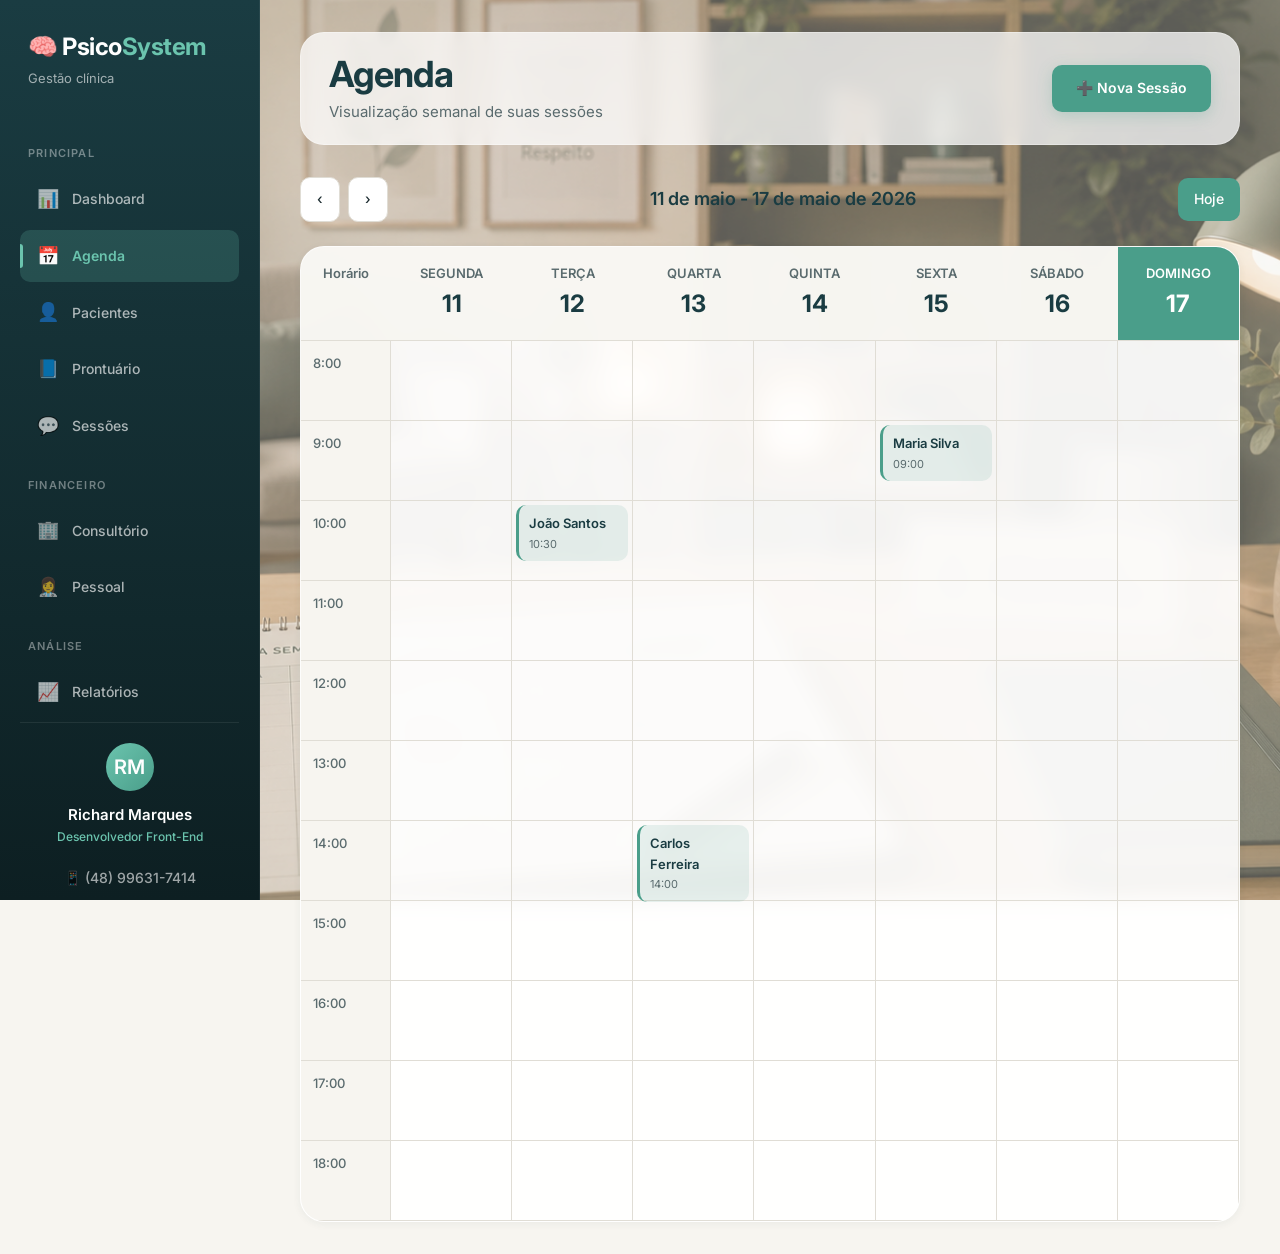
==== commit 316ad54a: "Add files via upload" ====
--- a/agenda.html
+++ b/agenda.html
@@ -4,6 +4,7 @@
     <meta charset="UTF-8">
     <meta name="viewport" content="width=device-width, initial-scale=1.0">
     <title>PsicoSystem - Agenda</title>
+    <link rel="shortcut icon" href="./src/imagens/ric-foto-port.ico" type="image/x-icon">
     <link href="https://fonts.googleapis.com/css2?family=Inter:wght@400;500;600;700;800&display=swap" rel="stylesheet">
     <link rel="stylesheet" href="./src/css/reset.css">
     <link rel="stylesheet" href="./src/css/style.css">
